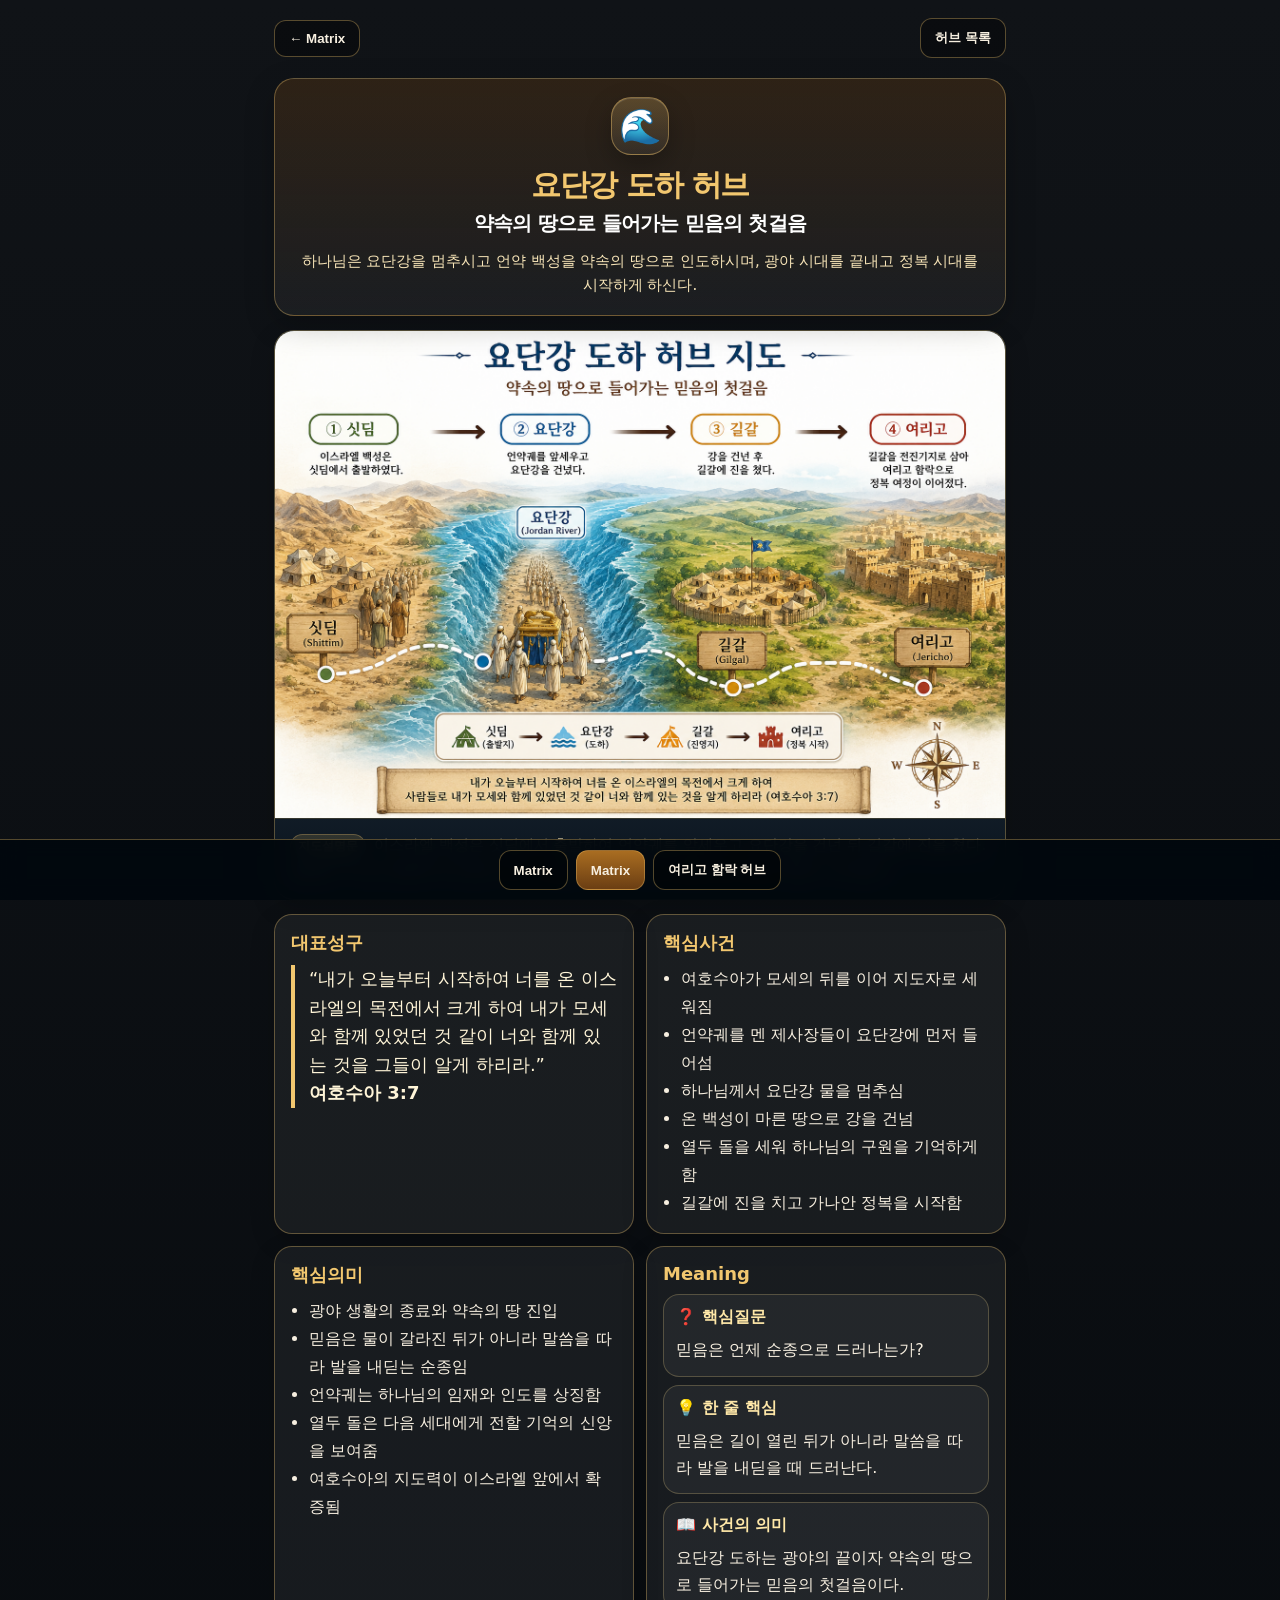
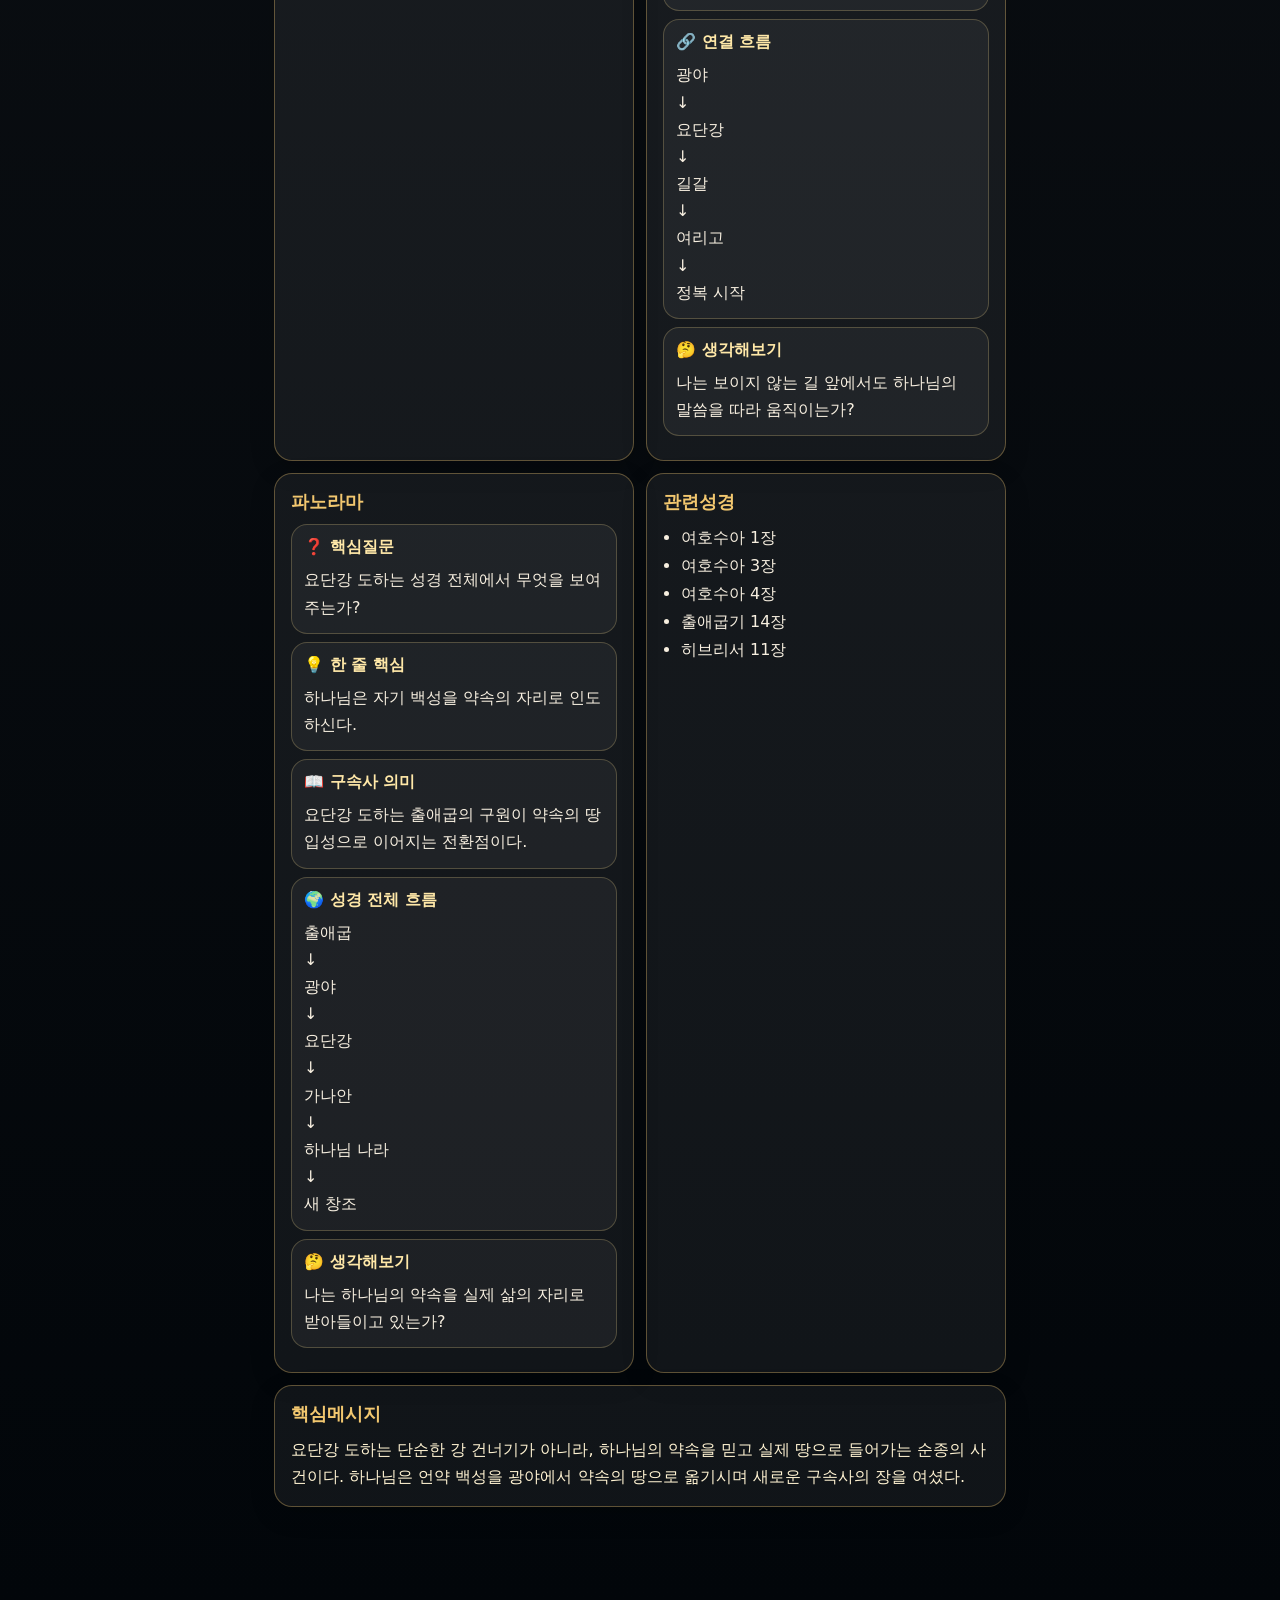
==== hubs/index.html @ 42412c88 "Add files via upload" ====
<!doctype html>
<html lang="ko">
<head>
<meta charset="utf-8"/>
<meta name="viewport" content="width=device-width,initial-scale=1,maximum-scale=1,user-scalable=no,viewport-fit=cover"/>
<title>정복시대 허브</title>
<link rel="stylesheet" href="style.css"/>
</head>
<body>
<div class="wrap">
  <header class="top">
    <button onclick="location.href='../index.html'">← Matrix</button>
    <button onclick="openList()">허브 목록</button>
  </header>

  <section class="head">
    <div class="hubSymbol" id="hubIcon"></div>
    <h1 id="title"></h1>
    <div class="sub" id="subtitle"></div>
    <div class="theme" id="theme"></div>
  </section>

  <section class="mapCard mapFirst">
    <img id="map" alt="허브 지도"/>
    <div class="mapText" id="mapText"></div>
  </section>

  <section class="grid">
    <article class="card"><h2>대표성구</h2><div class="verse" id="verse"></div></article>
    <article class="card"><h2>핵심사건</h2><ul id="events"></ul></article>
    <article class="card"><h2>핵심의미</h2><ul id="meaning"></ul></article>
    <article class="card"><h2>Meaning</h2><div id="connections" class="exploreGrid"></div></article>
    <article class="card"><h2>파노라마</h2><div id="integrated" class="exploreGrid"></div></article>
    <article class="card"><h2>관련성경</h2><ul id="refs"></ul></article>
    <article class="card message"><h2>핵심메시지</h2><p id="message"></p></article>
  </section>

  <section class="nextEraCard" id="nextEraCard" style="display:none">
    <div class="nextEraText">
      <strong id="nextEraTitle">다음 시대</strong>
      <span id="nextEraDesc"></span>
    </div>
    <button id="nextEraBtn">사사시대 매트릭스</button>
  </section>
</div>

<nav class="bottom">
  <button id="prevBtn">이전</button>
  <button id="matrixBtn" onclick="location.href='../index.html'">Matrix</button>
  <button id="nextBtn">다음</button>
</nav>

<div class="listModal" id="listModal" aria-modal="true" role="dialog">
  <div class="listPanel">
    <button class="listClose" onclick="closeList()">×</button>
    <h2>정복시대 허브 목록</h2>
    <div class="hubList" id="hubList"></div>
  </div>
</div>

<script src="js/app.js"></script>
</body>
</html>
---- hubs/style.css ----
:root{--gold:#f2c76f;--gold2:#ffe4a0;--line:rgba(242,199,111,.34);--bg:#071017}*{box-sizing:border-box;-webkit-tap-highlight-color:transparent}html,body{margin:0;min-height:100%;background:linear-gradient(#101317,#02060a);color:#f7efe0;font-family:system-ui,-apple-system,"Noto Sans KR","Apple SD Gothic Neo",sans-serif}body{padding-bottom:env(safe-area-inset-bottom)}.wrap{max-width:760px;margin:0 auto;padding:18px 14px 96px}.top{display:flex;justify-content:space-between;gap:10px;align-items:center}.top button,.bottom button{border:1px solid var(--line);background:rgba(0,0,0,.35);color:#f7efe0;padding:10px 14px;border-radius:12px;font-weight:900}.head{position:relative;text-align:center;margin:20px 0 14px;padding:18px;border:1px solid var(--line);border-radius:20px;background:linear-gradient(180deg,rgba(126,75,22,.28),rgba(255,255,255,.05));box-shadow:0 10px 30px rgba(0,0,0,.22)}.hubSymbol{width:58px;height:58px;margin:0 auto 10px;border-radius:20px;display:flex;align-items:center;justify-content:center;font-size:34px;background:linear-gradient(180deg,rgba(242,199,111,.23),rgba(255,255,255,.055));border:1px solid rgba(242,199,111,.42);box-shadow:0 10px 26px rgba(0,0,0,.26), inset 0 1px 0 rgba(255,255,255,.12)}h1{color:var(--gold);font-size:30px;margin:0 0 4px;letter-spacing:-.05em}.sub{color:#fff;font-size:20px;font-weight:850;margin-bottom:12px;letter-spacing:-.04em}.theme{color:#f8e5b8;line-height:1.6;font-size:15px;font-weight:400}.mapCard{border:1px solid var(--line);border-radius:20px;overflow:hidden;background:#08131e;margin:14px 0;box-shadow:0 8px 24px rgba(0,0,0,.18)}.mapCard img{width:100%;display:block;min-height:180px;object-fit:cover;background:#0b1720;border-bottom:1px solid rgba(242,199,111,.18)}.mapText{padding:14px 15px 16px;color:#f2dfb4;font-weight:400;line-height:1.62;font-size:15px;background:linear-gradient(180deg,rgba(255,255,255,.035),rgba(0,0,0,.08))}.mapText::before{content:'지도설명문';display:inline-block;margin-right:8px;padding:2px 7px;border-radius:999px;background:rgba(242,199,111,.15);border:1px solid rgba(242,199,111,.28);font-size:12px;color:#ffe3a4;font-weight:650}.grid{display:grid;grid-template-columns:1fr 1fr;gap:12px}.card{border:1px solid var(--line);background:rgba(255,255,255,.06);border-radius:18px;padding:16px;box-shadow:0 8px 24px rgba(0,0,0,.18)}.card h2{font-size:18px;color:var(--gold);margin:0 0 10px}.verse{font-size:18px;line-height:1.58;border-left:4px solid var(--gold);padding-left:14px;color:#fff5d8}ul{margin:0;padding-left:18px;line-height:1.75}.message{grid-column:1/-1}.message p{margin:0;line-height:1.7;color:#fff3d2}.nextEraCard{margin:14px 0 4px;border:1px solid rgba(242,199,111,.45);border-radius:20px;padding:16px;background:linear-gradient(180deg,rgba(169,109,33,.28),rgba(255,255,255,.06));box-shadow:0 10px 28px rgba(0,0,0,.22);display:flex;gap:12px;align-items:center;justify-content:space-between}.nextEraText{line-height:1.45;color:#f8e5b8}.nextEraText strong{display:block;color:var(--gold);font-size:18px;margin-bottom:4px}.nextEraText span{font-size:14px}.nextEraCard button{border:1px solid rgba(242,199,111,.5);background:linear-gradient(180deg,#b97925,#704216);color:#fff7df;border-radius:14px;padding:12px 14px;font-weight:950;white-space:nowrap}.bottom button.next-era{background:linear-gradient(180deg,#b97925,#704216);color:#fff7df}
.bottom{position:fixed;left:0;right:0;bottom:0;background:rgba(2,8,13,.94);backdrop-filter:blur(10px);border-top:1px solid var(--line);padding:10px calc(10px + env(safe-area-inset-right)) calc(10px + env(safe-area-inset-bottom)) calc(10px + env(safe-area-inset-left));display:flex;gap:8px;justify-content:center;z-index:20}.bottom button:nth-child(2){background:linear-gradient(180deg,#a96d21,#6b3e13)}.listModal{position:fixed;inset:0;background:rgba(0,0,0,.58);display:none;align-items:flex-end;justify-content:center;z-index:50;padding:0 10px calc(86px + env(safe-area-inset-bottom));}.listModal.show{display:flex}.listPanel{width:100%;max-width:760px;background:linear-gradient(180deg,rgba(21,25,30,.98),rgba(5,9,13,.98));border:1px solid var(--line);border-radius:22px;padding:18px;box-shadow:0 -22px 50px rgba(0,0,0,.5);position:relative}.listPanel h2{margin:0 44px 14px 0;color:var(--gold);font-size:22px}.listClose{position:absolute;right:14px;top:12px;width:34px;height:34px;border-radius:50%;border:1px solid var(--line);background:rgba(255,255,255,.08);color:#fff;font-size:22px}.hubList{display:grid;gap:8px}.hubItem{width:100%;text-align:left;border:1px solid rgba(242,199,111,.28);background:rgba(255,255,255,.06);color:#f7efe0;border-radius:14px;padding:12px 14px;font-weight:900;display:flex;align-items:center;gap:11px}.hubItemIcon{width:38px;height:38px;flex:0 0 38px;border-radius:13px;display:flex;align-items:center;justify-content:center;font-size:22px;background:rgba(242,199,111,.12);border:1px solid rgba(242,199,111,.27)}.hubItemText{display:block;line-height:1.22}.hubItemText small{display:block;color:#f4d28b;font-weight:700;margin-top:3px}@media(max-width:720px){.nextEraCard{flex-direction:column;align-items:stretch;text-align:center}.nextEraCard button{width:100%;font-size:16px}.grid{grid-template-columns:1fr}h1{font-size:26px}.sub{font-size:18px}.wrap{padding-left:12px;padding-right:12px}}@media(max-width:430px){.hubSymbol{width:52px;height:52px;font-size:31px;border-radius:18px}.hubItemIcon{width:34px;height:34px;flex-basis:34px;font-size:20px}.verse{font-size:17px}}

.exploreCard{border:1px solid rgba(247,216,137,.24);border-radius:16px;padding:12px;margin:8px 0;background:rgba(255,255,255,.05)}
.exploreCard b{display:block;color:#ffe8a8;margin-bottom:8px;font-size:16px}
.exploreCard p{margin:0;line-height:1.7}
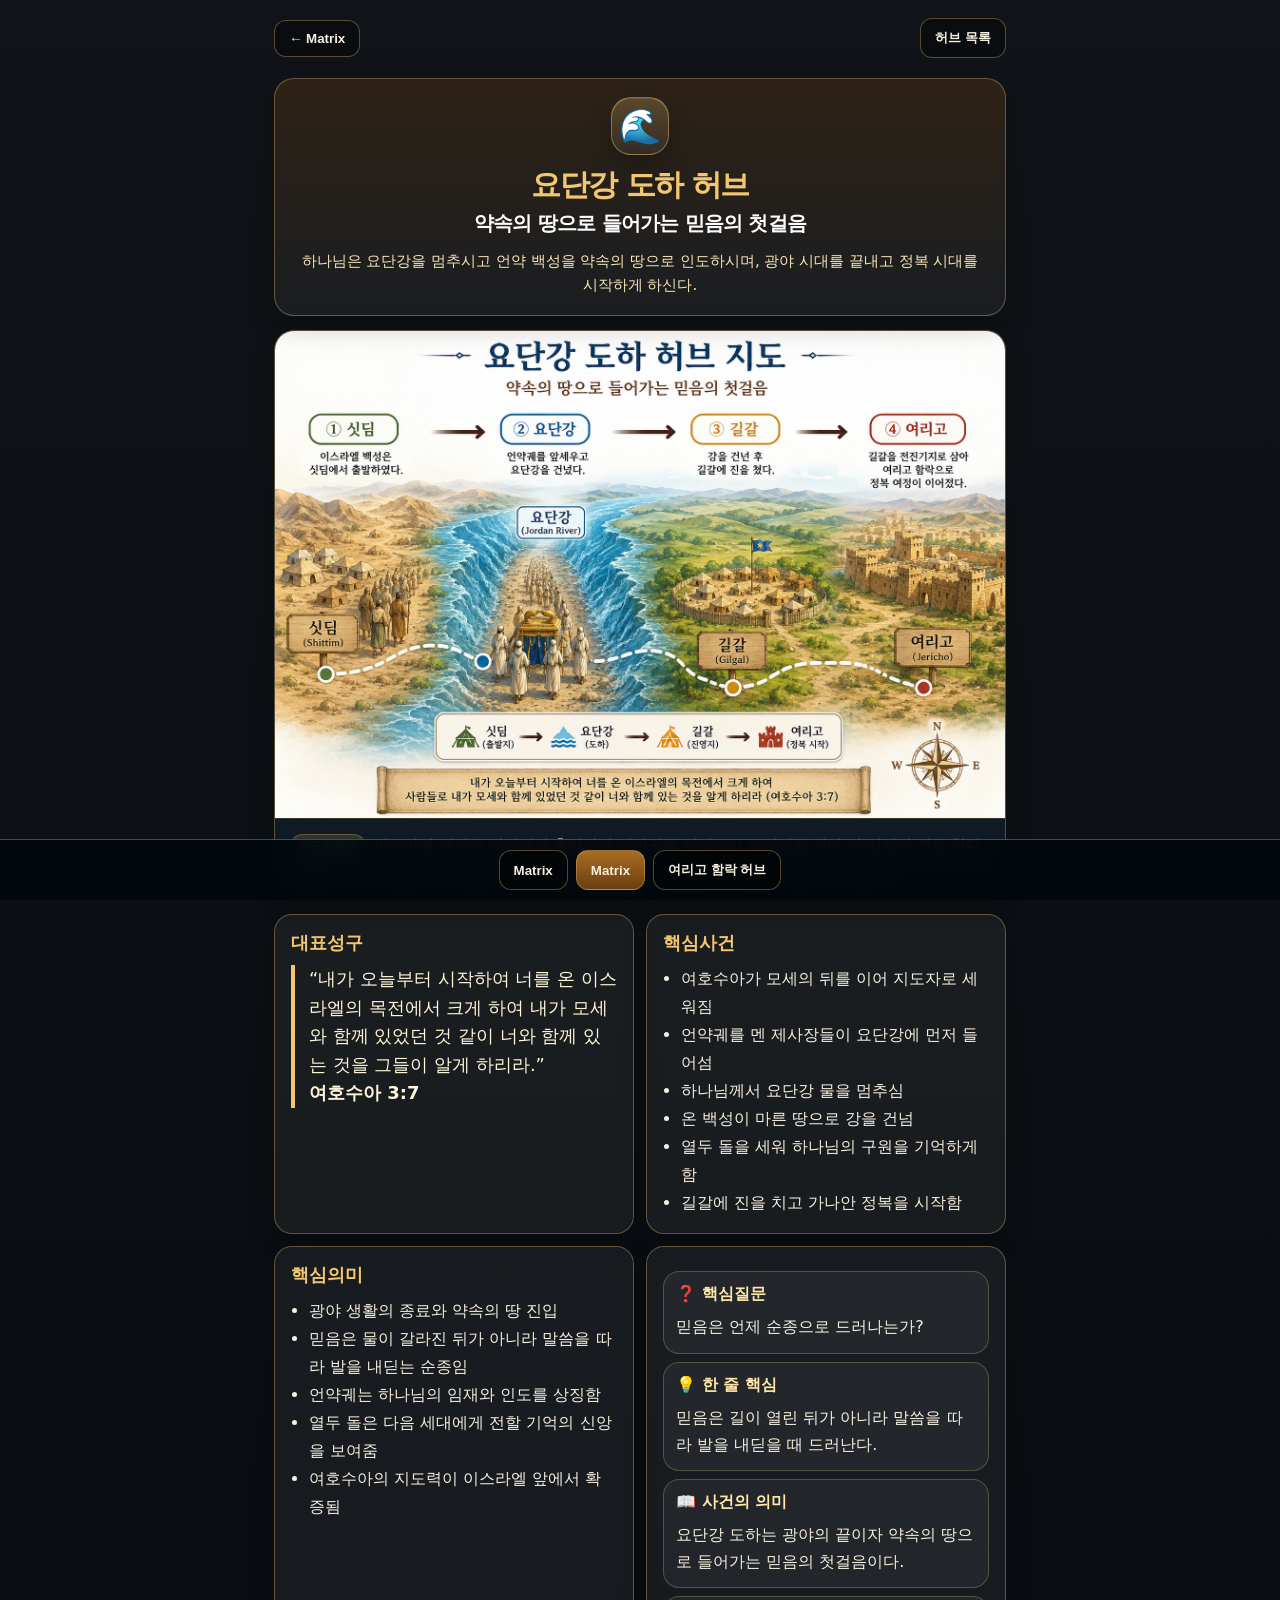
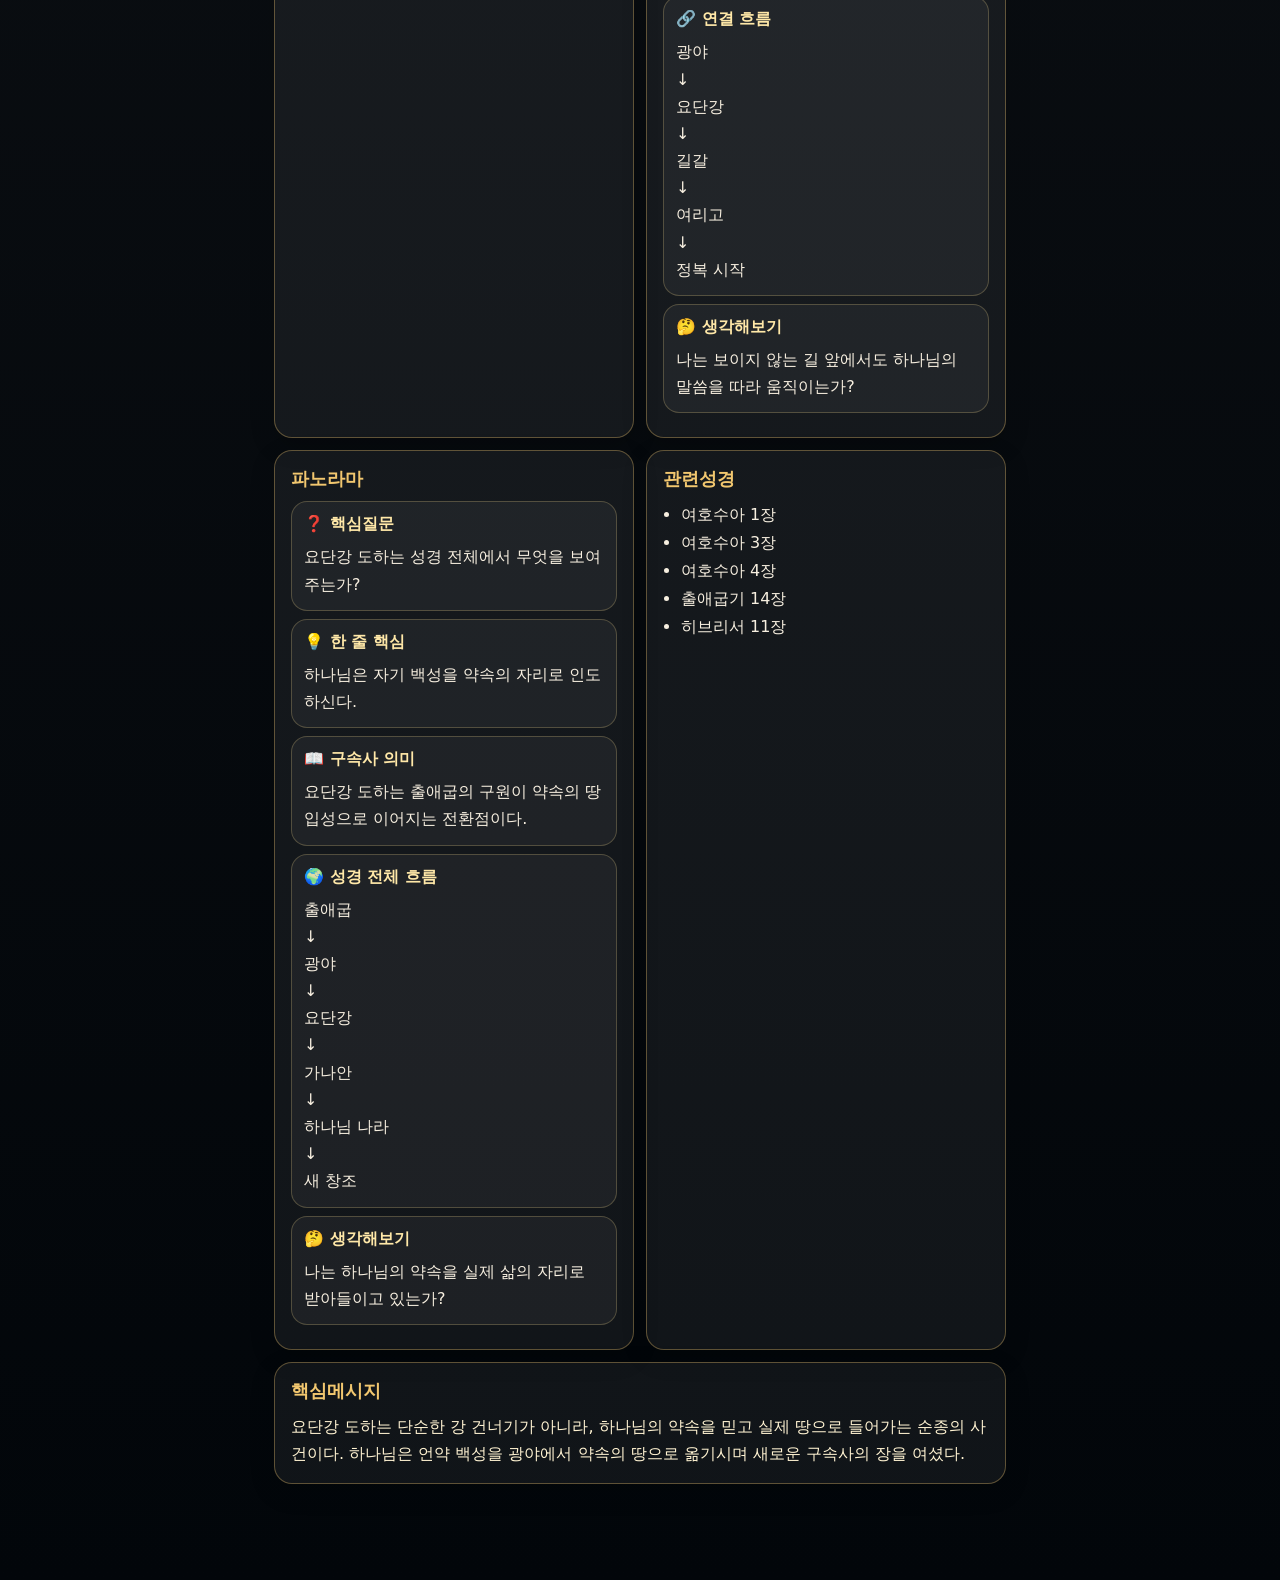
==== commit 39f2fa3b: "Add files via upload" ====
--- a/hubs/index.html
+++ b/hubs/index.html
@@ -5,6 +5,14 @@
 <meta name="viewport" content="width=device-width,initial-scale=1,maximum-scale=1,user-scalable=no,viewport-fit=cover"/>
 <title>정복시대 허브</title>
 <link rel="stylesheet" href="style.css"/>
+
+<style id="cen-hash-scroll-margin-fix">
+#connections,
+#integration{
+  scroll-margin-top:90px;
+}
+</style>
+
 </head>
 <body>
 <div class="wrap">
@@ -29,7 +37,7 @@
     <article class="card"><h2>대표성구</h2><div class="verse" id="verse"></div></article>
     <article class="card"><h2>핵심사건</h2><ul id="events"></ul></article>
     <article class="card"><h2>핵심의미</h2><ul id="meaning"></ul></article>
-    <article class="card"><h2>Meaning</h2><div id="connections" class="exploreGrid"></div></article>
+    <article class="card" id="connections"><h2>Meaning</h2><div id="connectionsList" class="exploreGrid"></div></article>
     <article class="card"><h2>파노라마</h2><div id="integrated" class="exploreGrid"></div></article>
     <article class="card"><h2>관련성경</h2><ul id="refs"></ul></article>
     <article class="card message"><h2>핵심메시지</h2><p id="message"></p></article>
@@ -59,5 +67,23 @@
 </div>
 
 <script src="js/app.js"></script>
+
+<script id="cen-hash-scroll-after-render-fix">
+(function(){
+  function scrollHash(){
+    if(!location.hash) return;
+    var id = location.hash.replace('#','');
+    var el = document.getElementById(id);
+    if(!el) return;
+    setTimeout(function(){
+      el.scrollIntoView({block:'start'});
+      window.scrollBy(0,-90);
+    },180);
+  }
+  window.addEventListener('load', scrollHash);
+  window.addEventListener('hashchange', scrollHash);
+})();
+</script>
+
 </body>
 </html>
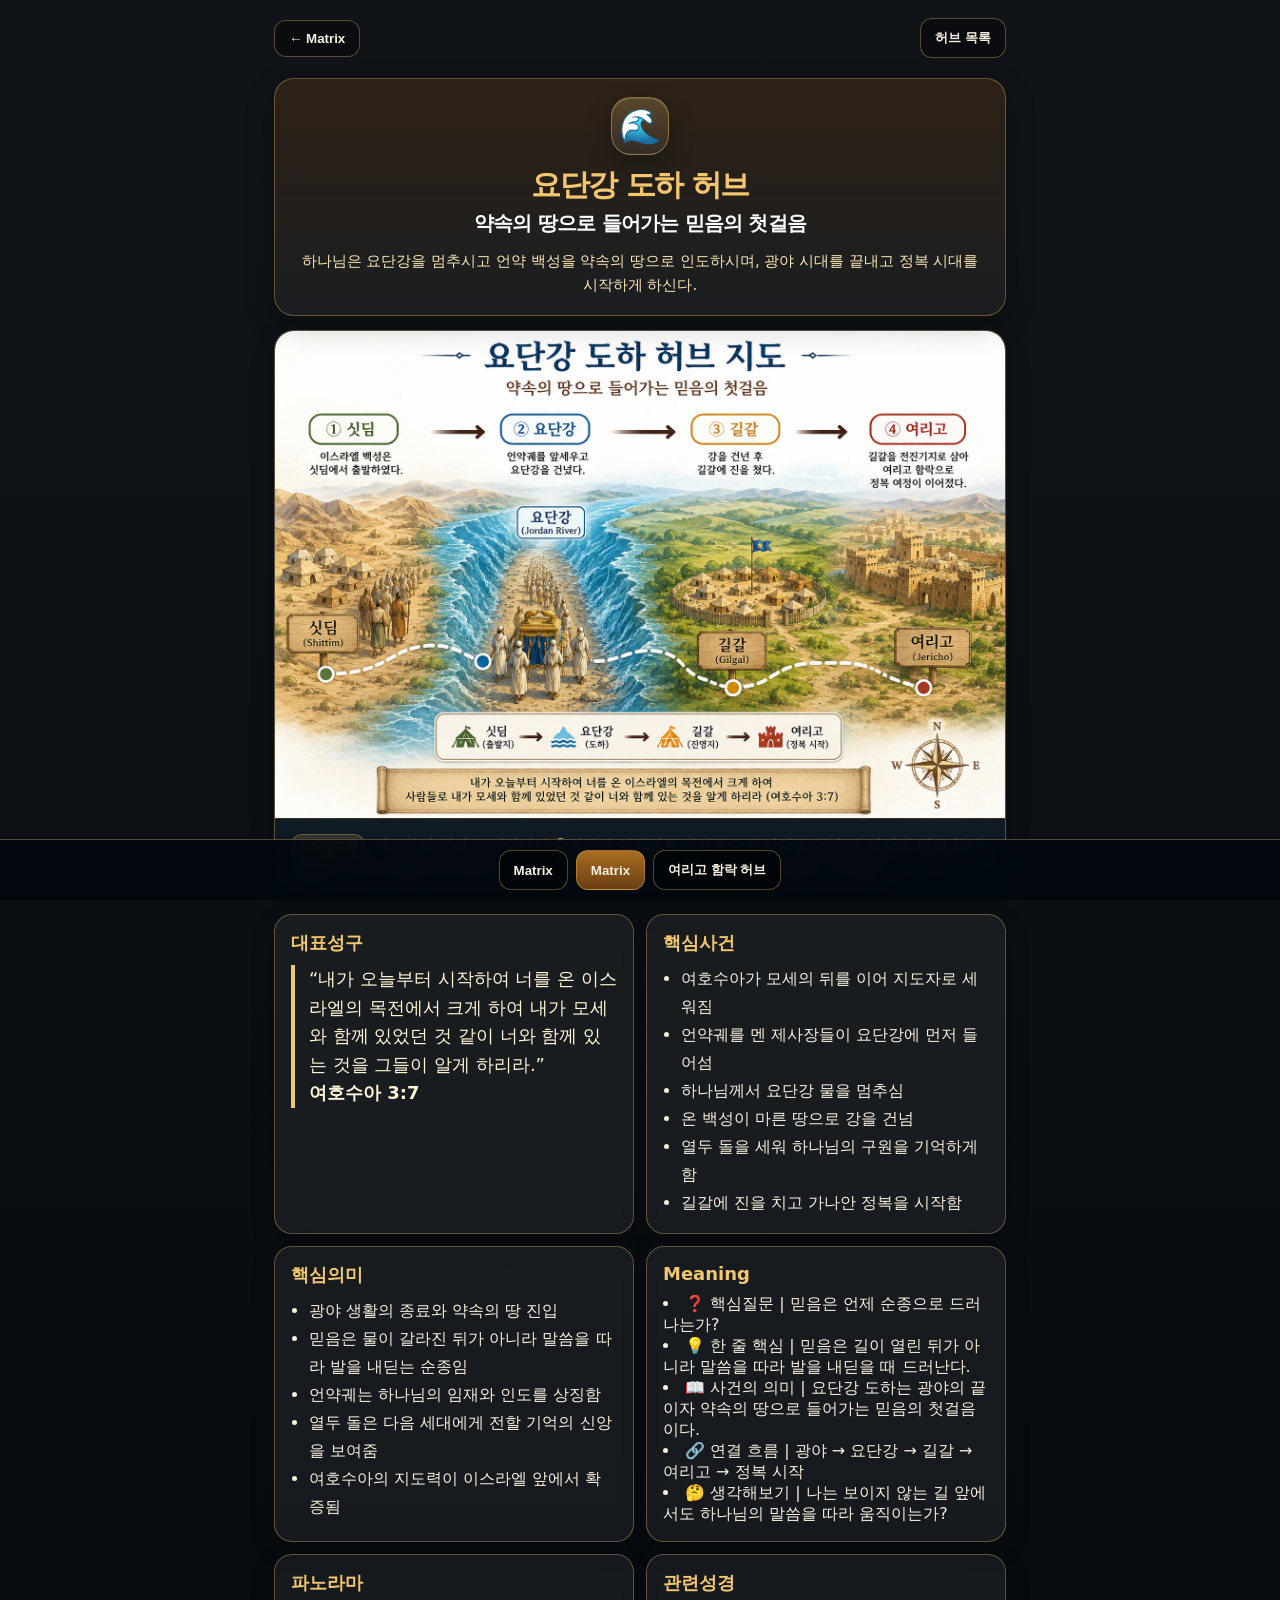
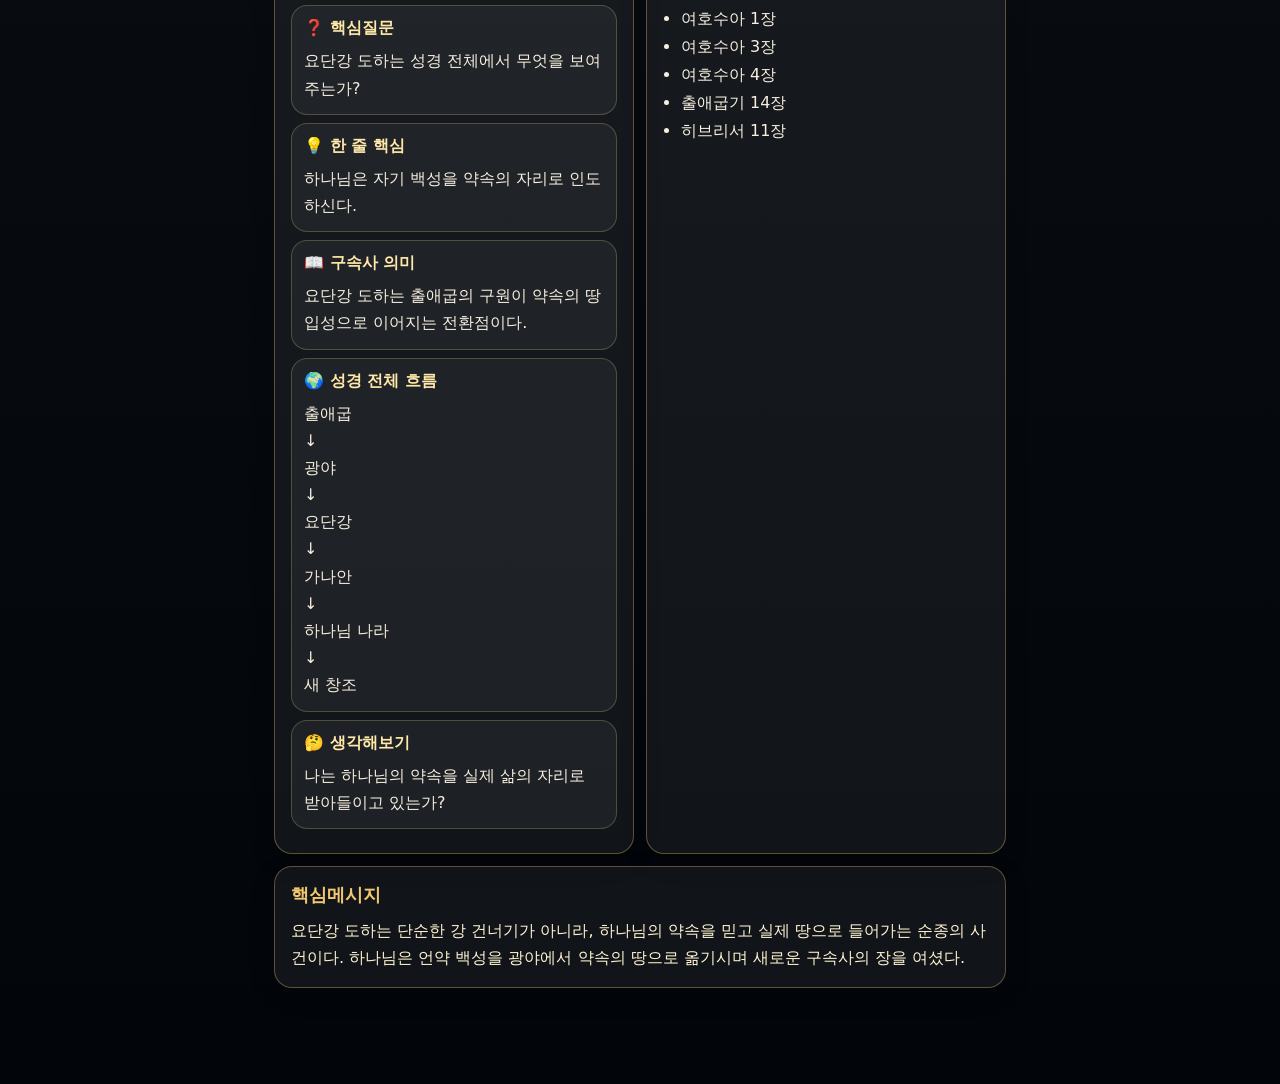
==== commit 210b11f7: "Add files via upload" ====
--- a/hubs/index.html
+++ b/hubs/index.html
@@ -9,7 +9,7 @@
 <style id="cen-hash-scroll-margin-fix">
 #connections,
 #integration{
-  scroll-margin-top:90px;
+  scroll-margin-top:120px;
 }
 </style>
 
@@ -38,7 +38,7 @@
     <article class="card"><h2>핵심사건</h2><ul id="events"></ul></article>
     <article class="card"><h2>핵심의미</h2><ul id="meaning"></ul></article>
     <article class="card" id="connections"><h2>Meaning</h2><div id="connectionsList" class="exploreGrid"></div></article>
-    <article class="card"><h2>파노라마</h2><div id="integrated" class="exploreGrid"></div></article>
+    <article class="card" id="integration"><h2>파노라마</h2><div id="integrated" class="exploreGrid"></div></article>
     <article class="card"><h2>관련성경</h2><ul id="refs"></ul></article>
     <article class="card message"><h2>핵심메시지</h2><p id="message"></p></article>
   </section>
@@ -67,23 +67,5 @@
 </div>
 
 <script src="js/app.js"></script>
-
-<script id="cen-hash-scroll-after-render-fix">
-(function(){
-  function scrollHash(){
-    if(!location.hash) return;
-    var id = location.hash.replace('#','');
-    var el = document.getElementById(id);
-    if(!el) return;
-    setTimeout(function(){
-      el.scrollIntoView({block:'start'});
-      window.scrollBy(0,-90);
-    },180);
-  }
-  window.addEventListener('load', scrollHash);
-  window.addEventListener('hashchange', scrollHash);
-})();
-</script>
-
 </body>
 </html>
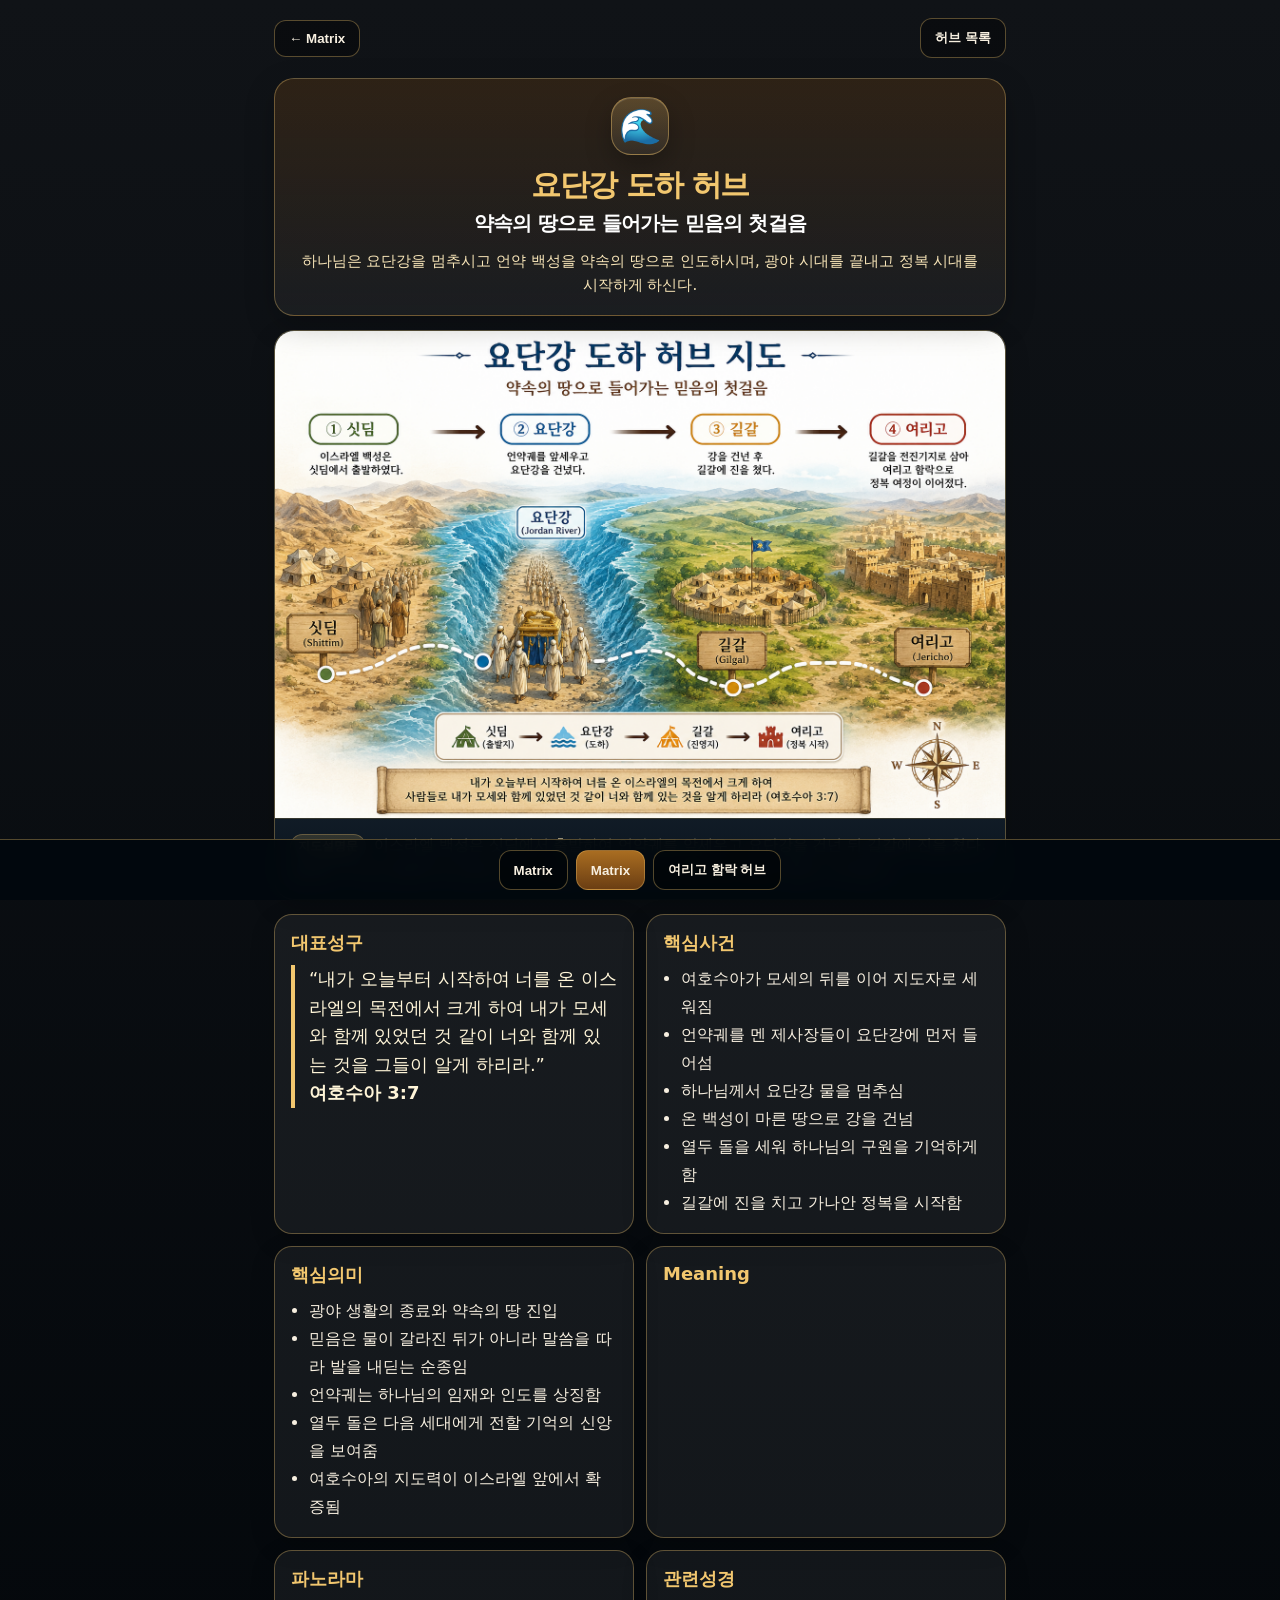
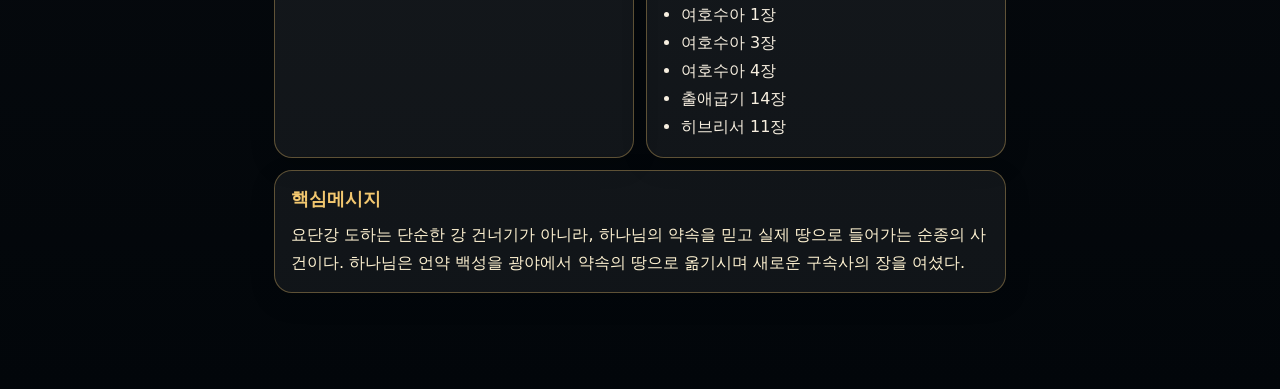
==== commit 1823b1e0: "Add files via upload" ====
--- a/hubs/index.html
+++ b/hubs/index.html
@@ -6,12 +6,43 @@
 <title>정복시대 허브</title>
 <link rel="stylesheet" href="style.css"/>
 
-<style id="cen-hash-scroll-margin-fix">
+<style id="cen-m04-anchor-force-css">
 #connections,
 #integration{
-  scroll-margin-top:120px;
+  scroll-margin-top:110px !important;
 }
 </style>
+<script id="cen-m04-anchor-force-scroll">
+(function(){
+  function targetId(){
+    const p = new URLSearchParams(location.search);
+    const s = p.get('scrollTo') || p.get('view');
+    if(s === 'meaning') return 'connections';
+    if(s === 'panorama') return 'integration';
+    if(location.hash === '#connections') return 'connections';
+    if(location.hash === '#integration') return 'integration';
+    return '';
+  }
+  function forceScroll(){
+    const id = targetId();
+    if(!id) return false;
+    const el = document.getElementById(id);
+    if(!el) return false;
+    el.scrollIntoView({block:'start'});
+    window.scrollBy(0, -110);
+    return true;
+  }
+  let count = 0;
+  function tick(){
+    count++;
+    forceScroll();
+    if(count < 18) setTimeout(tick, 150);
+  }
+  window.addEventListener('DOMContentLoaded', function(){ setTimeout(tick, 50); });
+  window.addEventListener('load', function(){ setTimeout(tick, 100); });
+  window.addEventListener('hashchange', tick);
+})();
+</script>
 
 </head>
 <body>
@@ -37,8 +68,8 @@
     <article class="card"><h2>대표성구</h2><div class="verse" id="verse"></div></article>
     <article class="card"><h2>핵심사건</h2><ul id="events"></ul></article>
     <article class="card"><h2>핵심의미</h2><ul id="meaning"></ul></article>
-    <article class="card" id="connections"><h2>Meaning</h2><div id="connectionsList" class="exploreGrid"></div></article>
-    <article class="card" id="integration"><h2>파노라마</h2><div id="integrated" class="exploreGrid"></div></article>
+    <article class="card cen-anchor-target" id="connections" data-anchor="meaning"><h2>Meaning</h2><div id="connectionsContent" class="exploreGrid"></div></article>
+    <article class="card cen-anchor-target" id="integration" data-anchor="panorama"><h2>파노라마</h2><div id="integratedContent" class="exploreGrid"></div></article>
     <article class="card"><h2>관련성경</h2><ul id="refs"></ul></article>
     <article class="card message"><h2>핵심메시지</h2><p id="message"></p></article>
   </section>
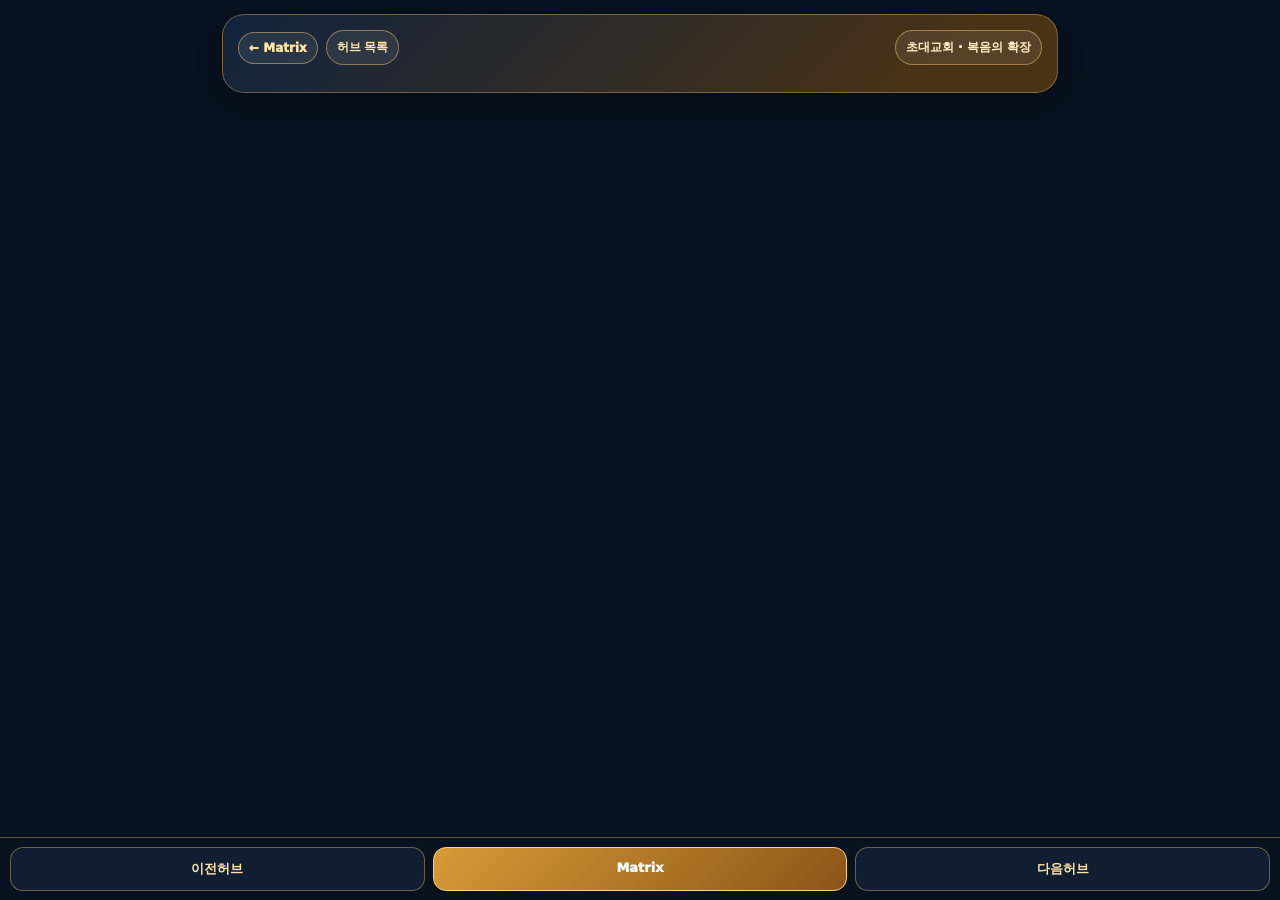
==== commit c385eca5: "Add files via upload" ====
--- a/hubs/index.html
+++ b/hubs/index.html
@@ -1,102 +1,50 @@
 <!doctype html>
 <html lang="ko">
 <head>
-<meta charset="utf-8"/>
-<meta name="viewport" content="width=device-width,initial-scale=1,maximum-scale=1,user-scalable=no,viewport-fit=cover"/>
-<title>정복시대 허브</title>
-<link rel="stylesheet" href="style.css"/>
+<meta charset="utf-8" />
+<meta name="viewport" content="width=device-width, initial-scale=1, viewport-fit=cover" />
+<title>초대교회 허브</title>
+<meta name="theme-color" content="#08121f" />
+<style>
+*{box-sizing:border-box}html,body{margin:0;padding:0}body{min-height:100vh;background:#07111f;color:#f7f2df;font-family:system-ui,-apple-system,BlinkMacSystemFont,"Segoe UI",sans-serif}.page{max-width:860px;margin:0 auto;padding:14px 12px 96px}.top{background:linear-gradient(135deg,#10233d,#4a3215 85%);border:1px solid rgba(255,207,117,.35);border-radius:22px;padding:15px;box-shadow:0 10px 26px rgba(0,0,0,.28)}.topbar{display:flex;gap:8px;align-items:center;flex-wrap:wrap;margin-bottom:12px}.backBtn,.listBtn,.pill{border:1px solid rgba(255,207,117,.45);background:rgba(255,255,255,.08);color:#ffe5a7;border-radius:999px;padding:8px 10px;font-size:12px;font-weight:950;text-decoration:none}.listBtn{cursor:pointer}.pill{margin-left:auto;color:#fff1c7}.kicker{font-size:12px;font-weight:950;color:#f7c45e;margin-bottom:6px}.top h1{margin:0;font-size:31px;line-height:1.1;color:#fff7db}.top p{margin:8px 0 0;font-size:17px;line-height:1.5;color:#f5e2bd}.tags{display:flex;gap:6px;flex-wrap:wrap;margin-top:10px}.tags span{border:1px solid rgba(255,207,117,.35);background:rgba(255,255,255,.1);border-radius:999px;padding:5px 8px;font-size:13px;font-weight:900;color:#ffeab9}.tabs{display:flex;gap:7px;overflow-x:auto;padding:12px 0 4px}.tab{flex:0 0 auto;border:1px solid rgba(255,207,117,.45);background:#101c2f;color:#ffe5a7;border-radius:999px;padding:9px 13px;font-size:13px;font-weight:950;text-decoration:none}.tab.active{background:linear-gradient(135deg,#d79b36,#8b5418);color:#fff;border-color:#ffd479}.card{background:linear-gradient(180deg,#101c2f,#0b1627);border:1px solid rgba(255,207,117,.28);border-radius:18px;padding:15px;margin:12px 0;box-shadow:0 5px 18px rgba(0,0,0,.22)}.sectionTitle{font-size:18px;font-weight:950;color:#ffe0a0;border-left:6px solid #d79b36;padding-left:8px;margin:0 0 12px}.summaryGrid{display:grid;grid-template-columns:repeat(2,minmax(0,1fr));gap:9px}.mini{border:1px solid rgba(255,207,117,.24);background:rgba(255,255,255,.05);border-radius:14px;padding:11px}.mini b{display:block;font-size:15px;color:#f7c45e;margin-bottom:4px}.mini span{display:block;font-size:16px;font-weight:900;line-height:1.35;color:#fff4d6}.overview{font-size:16px;line-height:1.9;color:#ead9bc;font-weight:700}.flow{display:grid;grid-template-columns:repeat(4,minmax(0,1fr));gap:8px}.node{min-height:88px;border:1px solid rgba(255,207,117,.24);background:rgba(255,255,255,.05);border-radius:16px;padding:10px 8px;text-align:center;position:relative}.node:not(:last-child)::after{content:"→";position:absolute;right:-10px;top:34px;color:#f7c45e;font-weight:950}.ico{font-size:28px}.node b{display:block;font-size:15px;color:#fff7dc;margin-top:3px}.node small{display:block;font-size:13px;color:#d7c29c;margin-top:4px;line-height:1.35}.mapWrap{border:1px solid rgba(255,207,117,.24);border-radius:18px;overflow:hidden;background:#07111f}.mapWrap img{display:block;width:100%;height:auto;background:#07111f}.caption{padding:12px 14px;font-size:15px;line-height:1.55;color:#e4d0ad;background:rgba(255,255,255,.04)}.verseCard{display:grid;gap:9px}.verse{background:rgba(255,255,255,.05);border:1px solid rgba(255,207,117,.24);border-radius:15px;padding:12px}.verse b{display:block;color:#f7c45e;font-size:15px;margin-bottom:6px}.verse p{margin:0;font-size:16px;line-height:1.65;font-weight:800;color:#fff2cf}.listFlow{display:grid;gap:8px}.step{background:rgba(255,255,255,.05);border:1px solid rgba(255,207,117,.24);border-radius:14px;padding:13px;font-size:16px;font-weight:850;color:#fff1cf;line-height:1.45}.peopleGrid,.infoGrid{display:grid;grid-template-columns:repeat(2,minmax(0,1fr));gap:9px}.person,.info{background:rgba(255,255,255,.05);border:1px solid rgba(255,207,117,.24);border-radius:14px;padding:11px}.person .role{display:inline-block;background:rgba(247,196,94,.16);color:#ffd479;border-radius:999px;padding:4px 8px;font-size:11px;font-weight:950;margin-bottom:6px}.person b,.info b{display:block;font-size:16px;color:#fff7dc}.person p,.info p{font-size:15px;color:#d7c29c;line-height:1.45;margin:5px 0 0}.messageBox{background:linear-gradient(135deg,#2b1a10,#a26121);color:#fff;border-radius:18px;padding:17px;border:1px solid #ffd479;box-shadow:0 8px 22px rgba(0,0,0,.25)}.messageBox b{display:block;color:#ffe7ad;margin-bottom:8px}.messageBox p{margin:0;font-size:18px;line-height:1.65;font-weight:950}.drawer{position:fixed;inset:0;background:rgba(0,0,0,.55);display:none;align-items:center;justify-content:center;z-index:1000;padding:18px}.drawer.show{display:flex}.drawerCard{width:min(430px,100%);background:#0f1b2e;border:1px solid rgba(255,207,117,.45);border-radius:18px;padding:15px;box-shadow:0 10px 30px rgba(0,0,0,.4)}.drawerHead{display:flex;align-items:center;justify-content:space-between;margin-bottom:10px}.drawerHead b{font-size:18px;color:#ffe0a0}.drawerClose{border:0;background:#a26121;color:white;border-radius:10px;padding:8px 10px;font-weight:950}.hubList{display:grid;gap:8px}.hubItem{display:block;text-decoration:none;border:1px solid rgba(255,207,117,.24);background:rgba(255,255,255,.05);border-radius:14px;padding:12px;color:#fff7dc}.hubItem b{display:block;font-size:14px}.hubItem span{display:block;margin-top:4px;font-size:12px;color:#d7c29c;line-height:1.35}.hubItem.active{background:linear-gradient(135deg,#d79b36,#8b5418);color:#fff;border-color:#ffd479}.bottom{position:fixed;left:0;right:0;bottom:0;background:#08121f;border-top:1px solid rgba(255,207,117,.35);display:grid;grid-template-columns:1fr 1fr 1fr;gap:8px;padding:9px 10px;z-index:60}.bottom a,.bottom button{text-align:center;text-decoration:none;border:1px solid rgba(255,207,117,.38);background:#111d30;border-radius:13px;padding:12px 4px;font-size:13px;font-weight:950;color:#ffe5a7}.bottom .main{background:linear-gradient(135deg,#d79b36,#8b5418);color:#fff;border-color:#ffd479}@media(max-width:560px){.summaryGrid,.peopleGrid,.infoGrid{grid-template-columns:1fr}.flow{grid-template-columns:repeat(2,minmax(0,1fr))}.node:nth-child(2)::after,.node:nth-child(4)::after{display:none}.top h1{font-size:24px}.pill{margin-left:0}}
+
+.info p{white-space:pre-line;line-height:1.75}.info b{line-height:1.35}
+</style>
 
 <style id="cen-m04-anchor-force-css">
 #connections,
 #integration{
-  scroll-margin-top:110px !important;
+  scroll-margin-top:0px !important;
 }
 </style>
-<script id="cen-m04-anchor-force-scroll">
-(function(){
-  function targetId(){
-    const p = new URLSearchParams(location.search);
-    const s = p.get('scrollTo') || p.get('view');
-    if(s === 'meaning') return 'connections';
-    if(s === 'panorama') return 'integration';
-    if(location.hash === '#connections') return 'connections';
-    if(location.hash === '#integration') return 'integration';
-    return '';
-  }
-  function forceScroll(){
-    const id = targetId();
-    if(!id) return false;
-    const el = document.getElementById(id);
-    if(!el) return false;
-    el.scrollIntoView({block:'start'});
-    window.scrollBy(0, -110);
-    return true;
-  }
-  let count = 0;
-  function tick(){
-    count++;
-    forceScroll();
-    if(count < 18) setTimeout(tick, 150);
-  }
-  window.addEventListener('DOMContentLoaded', function(){ setTimeout(tick, 50); });
-  window.addEventListener('load', function(){ setTimeout(tick, 100); });
-  window.addEventListener('hashchange', tick);
-})();
-</script>
-
 </head>
 <body>
-<div class="wrap">
-  <header class="top">
-    <button onclick="location.href='../index.html'">← Matrix</button>
-    <button onclick="openList()">허브 목록</button>
-  </header>
-
-  <section class="head">
-    <div class="hubSymbol" id="hubIcon"></div>
-    <h1 id="title"></h1>
-    <div class="sub" id="subtitle"></div>
-    <div class="theme" id="theme"></div>
+<div class="page">
+  <section class="top">
+    <div class="topbar"><a class="backBtn" href="../index.html">← Matrix</a><button class="listBtn" id="hubListBtn" type="button">허브 목록</button><span class="pill">초대교회 · 복음의 확장</span></div>
+    <div class="kicker" id="kicker"></div><h1 id="title"></h1><p id="subtitle"></p><div class="tags" id="tags"></div>
   </section>
-
-  <section class="mapCard mapFirst">
-    <img id="map" alt="허브 지도"/>
-    <div class="mapText" id="mapText"></div>
-  </section>
-
-  <section class="grid">
-    <article class="card"><h2>대표성구</h2><div class="verse" id="verse"></div></article>
-    <article class="card"><h2>핵심사건</h2><ul id="events"></ul></article>
-    <article class="card"><h2>핵심의미</h2><ul id="meaning"></ul></article>
-    <article class="card cen-anchor-target" id="connections" data-anchor="meaning"><h2>Meaning</h2><div id="connectionsContent" class="exploreGrid"></div></article>
-    <article class="card cen-anchor-target" id="integration" data-anchor="panorama"><h2>파노라마</h2><div id="integratedContent" class="exploreGrid"></div></article>
-    <article class="card"><h2>관련성경</h2><ul id="refs"></ul></article>
-    <article class="card message"><h2>핵심메시지</h2><p id="message"></p></article>
-  </section>
-
-  <section class="nextEraCard" id="nextEraCard" style="display:none">
-    <div class="nextEraText">
-      <strong id="nextEraTitle">다음 시대</strong>
-      <span id="nextEraDesc"></span>
-    </div>
-    <button id="nextEraBtn">사사시대 매트릭스</button>
-  </section>
+  <nav class="tabs" id="tabs"></nav><main id="content"></main>
 </div>
-
-<nav class="bottom">
-  <button id="prevBtn">이전</button>
-  <button id="matrixBtn" onclick="location.href='../index.html'">Matrix</button>
-  <button id="nextBtn">다음</button>
-</nav>
-
-<div class="listModal" id="listModal" aria-modal="true" role="dialog">
-  <div class="listPanel">
-    <button class="listClose" onclick="closeList()">×</button>
-    <h2>정복시대 허브 목록</h2>
-    <div class="hubList" id="hubList"></div>
-  </div>
-</div>
-
-<script src="js/app.js"></script>
-</body>
-</html>
+<nav class="bottom"><a id="prevBottom" href="#">이전허브</a><a class="main" href="../index.html">Matrix</a><a id="nextBottom" href="#">다음허브</a></nav>
+<div class="drawer" id="drawer"><div class="drawerCard"><div class="drawerHead"><b>초대교회 허브 목록</b><button class="drawerClose" id="drawerClose">닫기</button></div><div class="hubList" id="hubList"></div></div></div>
+<script>
+const $=id=>document.getElementById(id);let HUBS=[];let slug=new URLSearchParams(location.search).get('hub');
+function esc(s){return String(s??'')}function hrefFor(h,dir){if(!h)return '../index.html';if(dir==='prev')return h.prev?`?hub=${h.prev}`:'../index.html';if(dir==='next')return h.next?`?hub=${h.next}`:'https://centiger.github.io/CEN-Bible2.0/?stagehub=1';}
+function labelFor(h,dir){if(dir==='prev')return h.prev?'이전허브':'Matrix';if(dir==='next')return h.next?'다음허브':'시대탐험'}
+function nodes(items){return (items||[]).map(i=>`<div class="node"><div class="ico">${esc(i.icon)}</div><b>${esc(i.title)}</b><small>${esc(i.text)}</small></div>`).join('')}
+function renderCards(title,items){if(!items||!items.length)return '';const sid=title==='연결탐험'?'connections':(title==='통합탐험'?'integration':'');return `<section class="card" ${sid?`id="${sid}"`:''}><h2 class="sectionTitle">${title}</h2><div class="infoGrid">${items.map(x=>`<div class="info"><b>${esc(x.title)}</b><p>${esc(x.text)}</p></div>`).join('')}</div></section>`}
+function renderList(title,items){if(!items||!items.length)return '';return `<section class="card"><h2 class="sectionTitle">${title}</h2><div class="listFlow">${items.map(x=>`<div class="step">${esc(x)}</div>`).join('')}</div></section>`}
+function renderVerse(items){if(!items||!items.length)return '';return `<section class="card"><h2 class="sectionTitle">대표성구</h2><div class="verseCard">${items.map(v=>`<div class="verse"><b>${esc(v.ref)}</b><p>${esc(v.text)}</p></div>`).join('')}</div></section>`}
+function renderPeople(items){if(!items||!items.length)return '';return `<section class="card"><h2 class="sectionTitle">핵심인물</h2><div class="peopleGrid">${items.map(p=>`<div class="person"><span class="role">${esc(p.role)}</span><b>${esc(p.name)}</b><p>${esc(p.text)}</p></div>`).join('')}</div></section>`}
+function renderBible(items){if(!items||!items.length)return '';return `<section class="card"><h2 class="sectionTitle">관련성경</h2><div class="listFlow">${items.map(x=>`<div class="step">${esc(x)}</div>`).join('')}</div></section>`}
+function renderMessage(msg){if(!msg)return '';return `<section class="messageBox"><b>핵심메시지</b><p>${esc(msg)}</p></section>`}
+function renderTabs(){ $('tabs').innerHTML=HUBS.map(h=>`<a class="tab ${h.id===slug?'active':''}" href="?hub=${h.id}">${esc(h.title.replace(' 허브',''))}</a>`).join('') }
+function renderHubList(){ $('hubList').innerHTML=HUBS.map((h,i)=>`<a class="hubItem ${h.id===slug?'active':''}" href="?hub=${h.id}"><b>${i+1}. ${esc(h.title)}</b><span>${esc(h.theme)}</span></a>`).join('') }
+function renderHeader(h){$('kicker').textContent=`${h.icon} ${h.period}`;$('title').textContent=h.title;$('subtitle').textContent=h.theme;$('tags').innerHTML=(h.summary||[]).map(t=>`<span>${esc(t[0])}: ${esc(t[1])}</span>`).join('')}
+function renderHub(h){return `<section class="card"><h2 class="sectionTitle">핵심요약</h2><div class="summaryGrid">${(h.summary||[]).map(x=>`<div class="mini"><b>${esc(x[0])}</b><span>${esc(x[1])}</span></div>`).join('')}</div></section><section class="card"><h2 class="sectionTitle">개요</h2><div class="overview">${esc(h.overview)}</div></section><section class="card"><h2 class="sectionTitle">핵심흐름</h2><div class="flow">${nodes(h.flow||[])}</div></section><section class="card"><h2 class="sectionTitle">허브지도</h2><div class="mapWrap"><img src="${esc(h.map)}" alt="${esc(h.title)} 지도"><div class="caption">${esc(h.mapCaption)}</div></div></section>${renderVerse(h.verse)}${renderList('핵심사건',h.events)}${renderPeople(h.people)}${renderCards('연결탐험',h.connections)}${renderCards('통합탐험',h.integration)}${renderBible(h.bible)}${renderMessage(h.message)}`}
+function render(){const h=HUBS.find(x=>x.id===slug)||HUBS[0];slug=h.id;renderTabs();renderHeader(h);renderHubList();$('content').innerHTML=renderHub(h);$('prevBottom').href=hrefFor(h,'prev');$('prevBottom').textContent=labelFor(h,'prev');$('nextBottom').href=hrefFor(h,'next');$('nextBottom').textContent=labelFor(h,'next');setTimeout(()=>{if(location.hash){const el=document.querySelector(location.hash);if(el)el.scrollIntoView({behavior:'smooth',block:'start'});}},80)}
+async function init(){const res=await fetch('data/hubs.json?v=earlychurch-v31');const data=await res.json();HUBS=data.hubs||[];slug=slug||data.defaultHub||(HUBS[0]&&HUBS[0].id);render()}
+$('hubListBtn').onclick=()=>$('drawer').classList.add('show');$('drawerClose').onclick=()=>$('drawer').classList.remove('show');$('drawer').onclick=e=>{if(e.target.id==='drawer')$('drawer').classList.remove('show')};if('serviceWorker'in navigator){navigator.serviceWorker.register('../sw.js').catch(()=>{})}init();
+</script>
+</body></html>
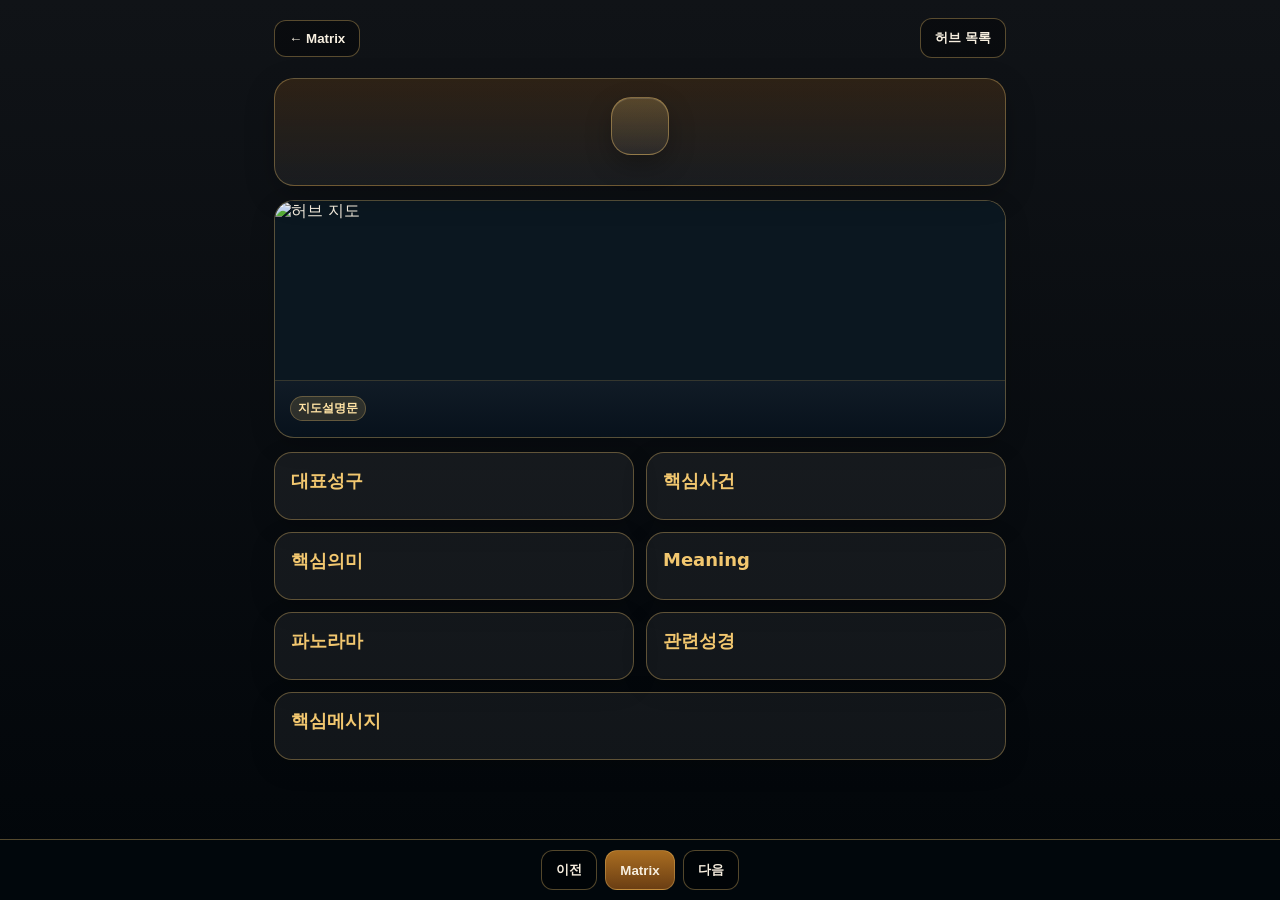
==== commit be070a62: "Add files via upload" ====
--- a/hubs/index.html
+++ b/hubs/index.html
@@ -1,50 +1,72 @@
 <!doctype html>
 <html lang="ko">
 <head>
-<meta charset="utf-8" />
-<meta name="viewport" content="width=device-width, initial-scale=1, viewport-fit=cover" />
-<title>초대교회 허브</title>
-<meta name="theme-color" content="#08121f" />
-<style>
-*{box-sizing:border-box}html,body{margin:0;padding:0}body{min-height:100vh;background:#07111f;color:#f7f2df;font-family:system-ui,-apple-system,BlinkMacSystemFont,"Segoe UI",sans-serif}.page{max-width:860px;margin:0 auto;padding:14px 12px 96px}.top{background:linear-gradient(135deg,#10233d,#4a3215 85%);border:1px solid rgba(255,207,117,.35);border-radius:22px;padding:15px;box-shadow:0 10px 26px rgba(0,0,0,.28)}.topbar{display:flex;gap:8px;align-items:center;flex-wrap:wrap;margin-bottom:12px}.backBtn,.listBtn,.pill{border:1px solid rgba(255,207,117,.45);background:rgba(255,255,255,.08);color:#ffe5a7;border-radius:999px;padding:8px 10px;font-size:12px;font-weight:950;text-decoration:none}.listBtn{cursor:pointer}.pill{margin-left:auto;color:#fff1c7}.kicker{font-size:12px;font-weight:950;color:#f7c45e;margin-bottom:6px}.top h1{margin:0;font-size:31px;line-height:1.1;color:#fff7db}.top p{margin:8px 0 0;font-size:17px;line-height:1.5;color:#f5e2bd}.tags{display:flex;gap:6px;flex-wrap:wrap;margin-top:10px}.tags span{border:1px solid rgba(255,207,117,.35);background:rgba(255,255,255,.1);border-radius:999px;padding:5px 8px;font-size:13px;font-weight:900;color:#ffeab9}.tabs{display:flex;gap:7px;overflow-x:auto;padding:12px 0 4px}.tab{flex:0 0 auto;border:1px solid rgba(255,207,117,.45);background:#101c2f;color:#ffe5a7;border-radius:999px;padding:9px 13px;font-size:13px;font-weight:950;text-decoration:none}.tab.active{background:linear-gradient(135deg,#d79b36,#8b5418);color:#fff;border-color:#ffd479}.card{background:linear-gradient(180deg,#101c2f,#0b1627);border:1px solid rgba(255,207,117,.28);border-radius:18px;padding:15px;margin:12px 0;box-shadow:0 5px 18px rgba(0,0,0,.22)}.sectionTitle{font-size:18px;font-weight:950;color:#ffe0a0;border-left:6px solid #d79b36;padding-left:8px;margin:0 0 12px}.summaryGrid{display:grid;grid-template-columns:repeat(2,minmax(0,1fr));gap:9px}.mini{border:1px solid rgba(255,207,117,.24);background:rgba(255,255,255,.05);border-radius:14px;padding:11px}.mini b{display:block;font-size:15px;color:#f7c45e;margin-bottom:4px}.mini span{display:block;font-size:16px;font-weight:900;line-height:1.35;color:#fff4d6}.overview{font-size:16px;line-height:1.9;color:#ead9bc;font-weight:700}.flow{display:grid;grid-template-columns:repeat(4,minmax(0,1fr));gap:8px}.node{min-height:88px;border:1px solid rgba(255,207,117,.24);background:rgba(255,255,255,.05);border-radius:16px;padding:10px 8px;text-align:center;position:relative}.node:not(:last-child)::after{content:"→";position:absolute;right:-10px;top:34px;color:#f7c45e;font-weight:950}.ico{font-size:28px}.node b{display:block;font-size:15px;color:#fff7dc;margin-top:3px}.node small{display:block;font-size:13px;color:#d7c29c;margin-top:4px;line-height:1.35}.mapWrap{border:1px solid rgba(255,207,117,.24);border-radius:18px;overflow:hidden;background:#07111f}.mapWrap img{display:block;width:100%;height:auto;background:#07111f}.caption{padding:12px 14px;font-size:15px;line-height:1.55;color:#e4d0ad;background:rgba(255,255,255,.04)}.verseCard{display:grid;gap:9px}.verse{background:rgba(255,255,255,.05);border:1px solid rgba(255,207,117,.24);border-radius:15px;padding:12px}.verse b{display:block;color:#f7c45e;font-size:15px;margin-bottom:6px}.verse p{margin:0;font-size:16px;line-height:1.65;font-weight:800;color:#fff2cf}.listFlow{display:grid;gap:8px}.step{background:rgba(255,255,255,.05);border:1px solid rgba(255,207,117,.24);border-radius:14px;padding:13px;font-size:16px;font-weight:850;color:#fff1cf;line-height:1.45}.peopleGrid,.infoGrid{display:grid;grid-template-columns:repeat(2,minmax(0,1fr));gap:9px}.person,.info{background:rgba(255,255,255,.05);border:1px solid rgba(255,207,117,.24);border-radius:14px;padding:11px}.person .role{display:inline-block;background:rgba(247,196,94,.16);color:#ffd479;border-radius:999px;padding:4px 8px;font-size:11px;font-weight:950;margin-bottom:6px}.person b,.info b{display:block;font-size:16px;color:#fff7dc}.person p,.info p{font-size:15px;color:#d7c29c;line-height:1.45;margin:5px 0 0}.messageBox{background:linear-gradient(135deg,#2b1a10,#a26121);color:#fff;border-radius:18px;padding:17px;border:1px solid #ffd479;box-shadow:0 8px 22px rgba(0,0,0,.25)}.messageBox b{display:block;color:#ffe7ad;margin-bottom:8px}.messageBox p{margin:0;font-size:18px;line-height:1.65;font-weight:950}.drawer{position:fixed;inset:0;background:rgba(0,0,0,.55);display:none;align-items:center;justify-content:center;z-index:1000;padding:18px}.drawer.show{display:flex}.drawerCard{width:min(430px,100%);background:#0f1b2e;border:1px solid rgba(255,207,117,.45);border-radius:18px;padding:15px;box-shadow:0 10px 30px rgba(0,0,0,.4)}.drawerHead{display:flex;align-items:center;justify-content:space-between;margin-bottom:10px}.drawerHead b{font-size:18px;color:#ffe0a0}.drawerClose{border:0;background:#a26121;color:white;border-radius:10px;padding:8px 10px;font-weight:950}.hubList{display:grid;gap:8px}.hubItem{display:block;text-decoration:none;border:1px solid rgba(255,207,117,.24);background:rgba(255,255,255,.05);border-radius:14px;padding:12px;color:#fff7dc}.hubItem b{display:block;font-size:14px}.hubItem span{display:block;margin-top:4px;font-size:12px;color:#d7c29c;line-height:1.35}.hubItem.active{background:linear-gradient(135deg,#d79b36,#8b5418);color:#fff;border-color:#ffd479}.bottom{position:fixed;left:0;right:0;bottom:0;background:#08121f;border-top:1px solid rgba(255,207,117,.35);display:grid;grid-template-columns:1fr 1fr 1fr;gap:8px;padding:9px 10px;z-index:60}.bottom a,.bottom button{text-align:center;text-decoration:none;border:1px solid rgba(255,207,117,.38);background:#111d30;border-radius:13px;padding:12px 4px;font-size:13px;font-weight:950;color:#ffe5a7}.bottom .main{background:linear-gradient(135deg,#d79b36,#8b5418);color:#fff;border-color:#ffd479}@media(max-width:560px){.summaryGrid,.peopleGrid,.infoGrid{grid-template-columns:1fr}.flow{grid-template-columns:repeat(2,minmax(0,1fr))}.node:nth-child(2)::after,.node:nth-child(4)::after{display:none}.top h1{font-size:24px}.pill{margin-left:0}}
+<meta charset="utf-8"/>
+<meta name="viewport" content="width=device-width,initial-scale=1,maximum-scale=1,user-scalable=no,viewport-fit=cover"/>
+<title>정복시대 허브</title>
+<link rel="stylesheet" href="style.css"/>
 
-.info p{white-space:pre-line;line-height:1.75}.info b{line-height:1.35}
+
+<style id="cen-m04-standard-hash-css">
+#connections,
+#integration{
+  scroll-margin-top:14px !important;
+}
 </style>
 
-<style id="cen-m04-anchor-force-css">
-#connections,
-#integration{
-  scroll-margin-top:0px !important;
-}
-</style>
 </head>
 <body>
-<div class="page">
-  <section class="top">
-    <div class="topbar"><a class="backBtn" href="../index.html">← Matrix</a><button class="listBtn" id="hubListBtn" type="button">허브 목록</button><span class="pill">초대교회 · 복음의 확장</span></div>
-    <div class="kicker" id="kicker"></div><h1 id="title"></h1><p id="subtitle"></p><div class="tags" id="tags"></div>
+<div class="wrap">
+  <header class="top">
+    <button onclick="location.href='../index.html'">← Matrix</button>
+    <button onclick="openList()">허브 목록</button>
+  </header>
+
+  <section class="head">
+    <div class="hubSymbol" id="hubIcon"></div>
+    <h1 id="title"></h1>
+    <div class="sub" id="subtitle"></div>
+    <div class="theme" id="theme"></div>
   </section>
-  <nav class="tabs" id="tabs"></nav><main id="content"></main>
+
+  <section class="mapCard mapFirst">
+    <img id="map" alt="허브 지도"/>
+    <div class="mapText" id="mapText"></div>
+  </section>
+
+  <section class="grid">
+    <article class="card"><h2>대표성구</h2><div class="verse" id="verse"></div></article>
+    <article class="card"><h2>핵심사건</h2><ul id="events"></ul></article>
+    <article class="card"><h2>핵심의미</h2><ul id="meaning"></ul></article>
+    <article class="card cen-anchor-target" id="connections" data-anchor="meaning"><h2>Meaning</h2><div id="connectionsContent" class="exploreGrid"></div></article>
+    <article class="card cen-anchor-target" id="integration" data-anchor="panorama"><h2>파노라마</h2><div id="integratedContent" class="exploreGrid"></div></article>
+    <article class="card"><h2>관련성경</h2><ul id="refs"></ul></article>
+    <article class="card message"><h2>핵심메시지</h2><p id="message"></p></article>
+  </section>
+
+  <section class="nextEraCard" id="nextEraCard" style="display:none">
+    <div class="nextEraText">
+      <strong id="nextEraTitle">다음 시대</strong>
+      <span id="nextEraDesc"></span>
+    </div>
+    <button id="nextEraBtn">사사시대 매트릭스</button>
+  </section>
 </div>
-<nav class="bottom"><a id="prevBottom" href="#">이전허브</a><a class="main" href="../index.html">Matrix</a><a id="nextBottom" href="#">다음허브</a></nav>
-<div class="drawer" id="drawer"><div class="drawerCard"><div class="drawerHead"><b>초대교회 허브 목록</b><button class="drawerClose" id="drawerClose">닫기</button></div><div class="hubList" id="hubList"></div></div></div>
-<script>
-const $=id=>document.getElementById(id);let HUBS=[];let slug=new URLSearchParams(location.search).get('hub');
-function esc(s){return String(s??'')}function hrefFor(h,dir){if(!h)return '../index.html';if(dir==='prev')return h.prev?`?hub=${h.prev}`:'../index.html';if(dir==='next')return h.next?`?hub=${h.next}`:'https://centiger.github.io/CEN-Bible2.0/?stagehub=1';}
-function labelFor(h,dir){if(dir==='prev')return h.prev?'이전허브':'Matrix';if(dir==='next')return h.next?'다음허브':'시대탐험'}
-function nodes(items){return (items||[]).map(i=>`<div class="node"><div class="ico">${esc(i.icon)}</div><b>${esc(i.title)}</b><small>${esc(i.text)}</small></div>`).join('')}
-function renderCards(title,items){if(!items||!items.length)return '';const sid=title==='연결탐험'?'connections':(title==='통합탐험'?'integration':'');return `<section class="card" ${sid?`id="${sid}"`:''}><h2 class="sectionTitle">${title}</h2><div class="infoGrid">${items.map(x=>`<div class="info"><b>${esc(x.title)}</b><p>${esc(x.text)}</p></div>`).join('')}</div></section>`}
-function renderList(title,items){if(!items||!items.length)return '';return `<section class="card"><h2 class="sectionTitle">${title}</h2><div class="listFlow">${items.map(x=>`<div class="step">${esc(x)}</div>`).join('')}</div></section>`}
-function renderVerse(items){if(!items||!items.length)return '';return `<section class="card"><h2 class="sectionTitle">대표성구</h2><div class="verseCard">${items.map(v=>`<div class="verse"><b>${esc(v.ref)}</b><p>${esc(v.text)}</p></div>`).join('')}</div></section>`}
-function renderPeople(items){if(!items||!items.length)return '';return `<section class="card"><h2 class="sectionTitle">핵심인물</h2><div class="peopleGrid">${items.map(p=>`<div class="person"><span class="role">${esc(p.role)}</span><b>${esc(p.name)}</b><p>${esc(p.text)}</p></div>`).join('')}</div></section>`}
-function renderBible(items){if(!items||!items.length)return '';return `<section class="card"><h2 class="sectionTitle">관련성경</h2><div class="listFlow">${items.map(x=>`<div class="step">${esc(x)}</div>`).join('')}</div></section>`}
-function renderMessage(msg){if(!msg)return '';return `<section class="messageBox"><b>핵심메시지</b><p>${esc(msg)}</p></section>`}
-function renderTabs(){ $('tabs').innerHTML=HUBS.map(h=>`<a class="tab ${h.id===slug?'active':''}" href="?hub=${h.id}">${esc(h.title.replace(' 허브',''))}</a>`).join('') }
-function renderHubList(){ $('hubList').innerHTML=HUBS.map((h,i)=>`<a class="hubItem ${h.id===slug?'active':''}" href="?hub=${h.id}"><b>${i+1}. ${esc(h.title)}</b><span>${esc(h.theme)}</span></a>`).join('') }
-function renderHeader(h){$('kicker').textContent=`${h.icon} ${h.period}`;$('title').textContent=h.title;$('subtitle').textContent=h.theme;$('tags').innerHTML=(h.summary||[]).map(t=>`<span>${esc(t[0])}: ${esc(t[1])}</span>`).join('')}
-function renderHub(h){return `<section class="card"><h2 class="sectionTitle">핵심요약</h2><div class="summaryGrid">${(h.summary||[]).map(x=>`<div class="mini"><b>${esc(x[0])}</b><span>${esc(x[1])}</span></div>`).join('')}</div></section><section class="card"><h2 class="sectionTitle">개요</h2><div class="overview">${esc(h.overview)}</div></section><section class="card"><h2 class="sectionTitle">핵심흐름</h2><div class="flow">${nodes(h.flow||[])}</div></section><section class="card"><h2 class="sectionTitle">허브지도</h2><div class="mapWrap"><img src="${esc(h.map)}" alt="${esc(h.title)} 지도"><div class="caption">${esc(h.mapCaption)}</div></div></section>${renderVerse(h.verse)}${renderList('핵심사건',h.events)}${renderPeople(h.people)}${renderCards('연결탐험',h.connections)}${renderCards('통합탐험',h.integration)}${renderBible(h.bible)}${renderMessage(h.message)}`}
-function render(){const h=HUBS.find(x=>x.id===slug)||HUBS[0];slug=h.id;renderTabs();renderHeader(h);renderHubList();$('content').innerHTML=renderHub(h);$('prevBottom').href=hrefFor(h,'prev');$('prevBottom').textContent=labelFor(h,'prev');$('nextBottom').href=hrefFor(h,'next');$('nextBottom').textContent=labelFor(h,'next');setTimeout(()=>{if(location.hash){const el=document.querySelector(location.hash);if(el)el.scrollIntoView({behavior:'smooth',block:'start'});}},80)}
-async function init(){const res=await fetch('data/hubs.json?v=earlychurch-v31');const data=await res.json();HUBS=data.hubs||[];slug=slug||data.defaultHub||(HUBS[0]&&HUBS[0].id);render()}
-$('hubListBtn').onclick=()=>$('drawer').classList.add('show');$('drawerClose').onclick=()=>$('drawer').classList.remove('show');$('drawer').onclick=e=>{if(e.target.id==='drawer')$('drawer').classList.remove('show')};if('serviceWorker'in navigator){navigator.serviceWorker.register('../sw.js').catch(()=>{})}init();
-</script>
-</body></html>
+
+<nav class="bottom">
+  <button id="prevBtn">이전</button>
+  <button id="matrixBtn" onclick="location.href='../index.html'">Matrix</button>
+  <button id="nextBtn">다음</button>
+</nav>
+
+<div class="listModal" id="listModal" aria-modal="true" role="dialog">
+  <div class="listPanel">
+    <button class="listClose" onclick="closeList()">×</button>
+    <h2>정복시대 허브 목록</h2>
+    <div class="hubList" id="hubList"></div>
+  </div>
+</div>
+
+<script src="js/app.js"></script>
+</body>
+</html>
--- a/hubs/style.css
+++ b/hubs/style.css
@@ -0,0 +1,6 @@
+:root{--gold:#f2c76f;--gold2:#ffe4a0;--line:rgba(242,199,111,.34);--bg:#071017}*{box-sizing:border-box;-webkit-tap-highlight-color:transparent}html,body{margin:0;min-height:100%;background:linear-gradient(#101317,#02060a);color:#f7efe0;font-family:system-ui,-apple-system,"Noto Sans KR","Apple SD Gothic Neo",sans-serif}body{padding-bottom:env(safe-area-inset-bottom)}.wrap{max-width:760px;margin:0 auto;padding:18px 14px 96px}.top{display:flex;justify-content:space-between;gap:10px;align-items:center}.top button,.bottom button{border:1px solid var(--line);background:rgba(0,0,0,.35);color:#f7efe0;padding:10px 14px;border-radius:12px;font-weight:900}.head{position:relative;text-align:center;margin:20px 0 14px;padding:18px;border:1px solid var(--line);border-radius:20px;background:linear-gradient(180deg,rgba(126,75,22,.28),rgba(255,255,255,.05));box-shadow:0 10px 30px rgba(0,0,0,.22)}.hubSymbol{width:58px;height:58px;margin:0 auto 10px;border-radius:20px;display:flex;align-items:center;justify-content:center;font-size:34px;background:linear-gradient(180deg,rgba(242,199,111,.23),rgba(255,255,255,.055));border:1px solid rgba(242,199,111,.42);box-shadow:0 10px 26px rgba(0,0,0,.26), inset 0 1px 0 rgba(255,255,255,.12)}h1{color:var(--gold);font-size:30px;margin:0 0 4px;letter-spacing:-.05em}.sub{color:#fff;font-size:20px;font-weight:850;margin-bottom:12px;letter-spacing:-.04em}.theme{color:#f8e5b8;line-height:1.6;font-size:15px;font-weight:400}.mapCard{border:1px solid var(--line);border-radius:20px;overflow:hidden;background:#08131e;margin:14px 0;box-shadow:0 8px 24px rgba(0,0,0,.18)}.mapCard img{width:100%;display:block;min-height:180px;object-fit:cover;background:#0b1720;border-bottom:1px solid rgba(242,199,111,.18)}.mapText{padding:14px 15px 16px;color:#f2dfb4;font-weight:400;line-height:1.62;font-size:15px;background:linear-gradient(180deg,rgba(255,255,255,.035),rgba(0,0,0,.08))}.mapText::before{content:'지도설명문';display:inline-block;margin-right:8px;padding:2px 7px;border-radius:999px;background:rgba(242,199,111,.15);border:1px solid rgba(242,199,111,.28);font-size:12px;color:#ffe3a4;font-weight:650}.grid{display:grid;grid-template-columns:1fr 1fr;gap:12px}.card{border:1px solid var(--line);background:rgba(255,255,255,.06);border-radius:18px;padding:16px;box-shadow:0 8px 24px rgba(0,0,0,.18)}.card h2{font-size:18px;color:var(--gold);margin:0 0 10px}.verse{font-size:18px;line-height:1.58;border-left:4px solid var(--gold);padding-left:14px;color:#fff5d8}ul{margin:0;padding-left:18px;line-height:1.75}.message{grid-column:1/-1}.message p{margin:0;line-height:1.7;color:#fff3d2}.nextEraCard{margin:14px 0 4px;border:1px solid rgba(242,199,111,.45);border-radius:20px;padding:16px;background:linear-gradient(180deg,rgba(169,109,33,.28),rgba(255,255,255,.06));box-shadow:0 10px 28px rgba(0,0,0,.22);display:flex;gap:12px;align-items:center;justify-content:space-between}.nextEraText{line-height:1.45;color:#f8e5b8}.nextEraText strong{display:block;color:var(--gold);font-size:18px;margin-bottom:4px}.nextEraText span{font-size:14px}.nextEraCard button{border:1px solid rgba(242,199,111,.5);background:linear-gradient(180deg,#b97925,#704216);color:#fff7df;border-radius:14px;padding:12px 14px;font-weight:950;white-space:nowrap}.bottom button.next-era{background:linear-gradient(180deg,#b97925,#704216);color:#fff7df}
+.bottom{position:fixed;left:0;right:0;bottom:0;background:rgba(2,8,13,.94);backdrop-filter:blur(10px);border-top:1px solid var(--line);padding:10px calc(10px + env(safe-area-inset-right)) calc(10px + env(safe-area-inset-bottom)) calc(10px + env(safe-area-inset-left));display:flex;gap:8px;justify-content:center;z-index:20}.bottom button:nth-child(2){background:linear-gradient(180deg,#a96d21,#6b3e13)}.listModal{position:fixed;inset:0;background:rgba(0,0,0,.58);display:none;align-items:flex-end;justify-content:center;z-index:50;padding:0 10px calc(86px + env(safe-area-inset-bottom));}.listModal.show{display:flex}.listPanel{width:100%;max-width:760px;background:linear-gradient(180deg,rgba(21,25,30,.98),rgba(5,9,13,.98));border:1px solid var(--line);border-radius:22px;padding:18px;box-shadow:0 -22px 50px rgba(0,0,0,.5);position:relative}.listPanel h2{margin:0 44px 14px 0;color:var(--gold);font-size:22px}.listClose{position:absolute;right:14px;top:12px;width:34px;height:34px;border-radius:50%;border:1px solid var(--line);background:rgba(255,255,255,.08);color:#fff;font-size:22px}.hubList{display:grid;gap:8px}.hubItem{width:100%;text-align:left;border:1px solid rgba(242,199,111,.28);background:rgba(255,255,255,.06);color:#f7efe0;border-radius:14px;padding:12px 14px;font-weight:900;display:flex;align-items:center;gap:11px}.hubItemIcon{width:38px;height:38px;flex:0 0 38px;border-radius:13px;display:flex;align-items:center;justify-content:center;font-size:22px;background:rgba(242,199,111,.12);border:1px solid rgba(242,199,111,.27)}.hubItemText{display:block;line-height:1.22}.hubItemText small{display:block;color:#f4d28b;font-weight:700;margin-top:3px}@media(max-width:720px){.nextEraCard{flex-direction:column;align-items:stretch;text-align:center}.nextEraCard button{width:100%;font-size:16px}.grid{grid-template-columns:1fr}h1{font-size:26px}.sub{font-size:18px}.wrap{padding-left:12px;padding-right:12px}}@media(max-width:430px){.hubSymbol{width:52px;height:52px;font-size:31px;border-radius:18px}.hubItemIcon{width:34px;height:34px;flex-basis:34px;font-size:20px}.verse{font-size:17px}}
+
+.exploreCard{border:1px solid rgba(247,216,137,.24);border-radius:16px;padding:12px;margin:8px 0;background:rgba(255,255,255,.05)}
+.exploreCard b{display:block;color:#ffe8a8;margin-bottom:8px;font-size:16px}
+.exploreCard p{margin:0;line-height:1.7}
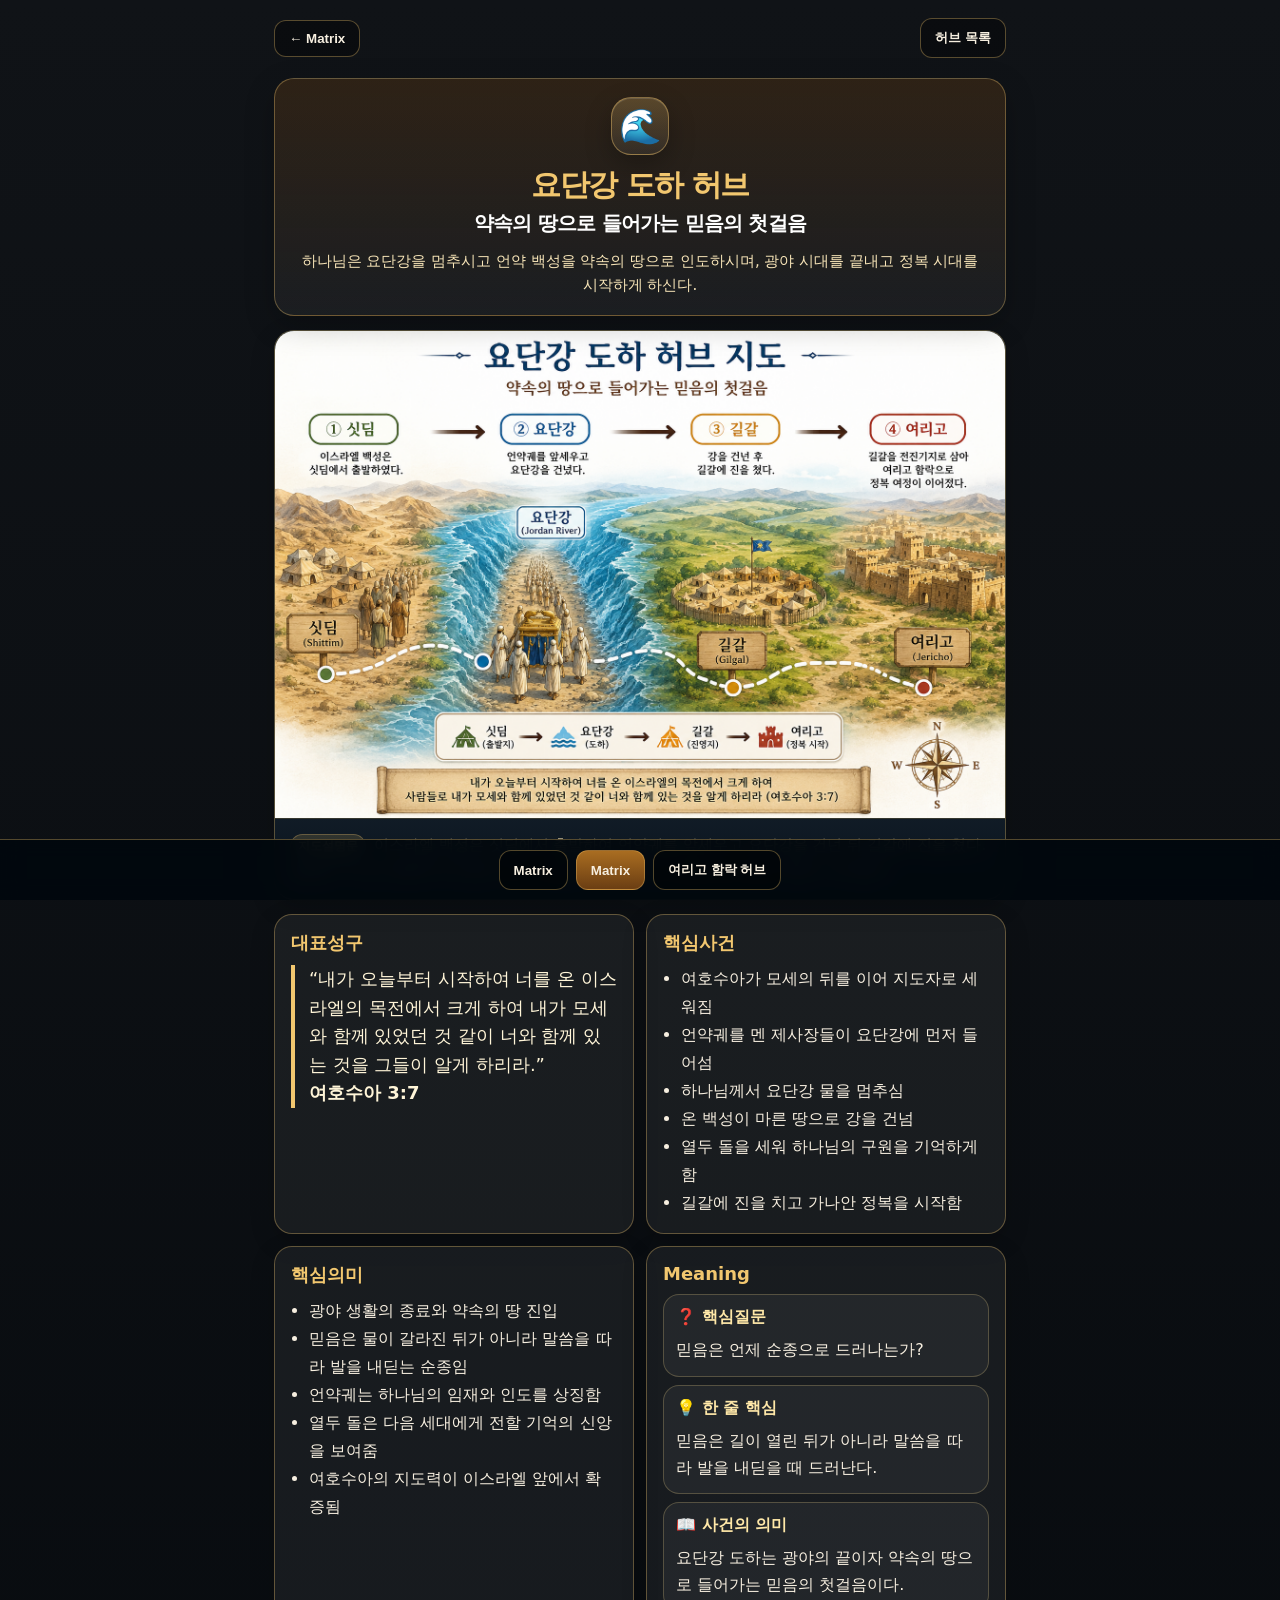
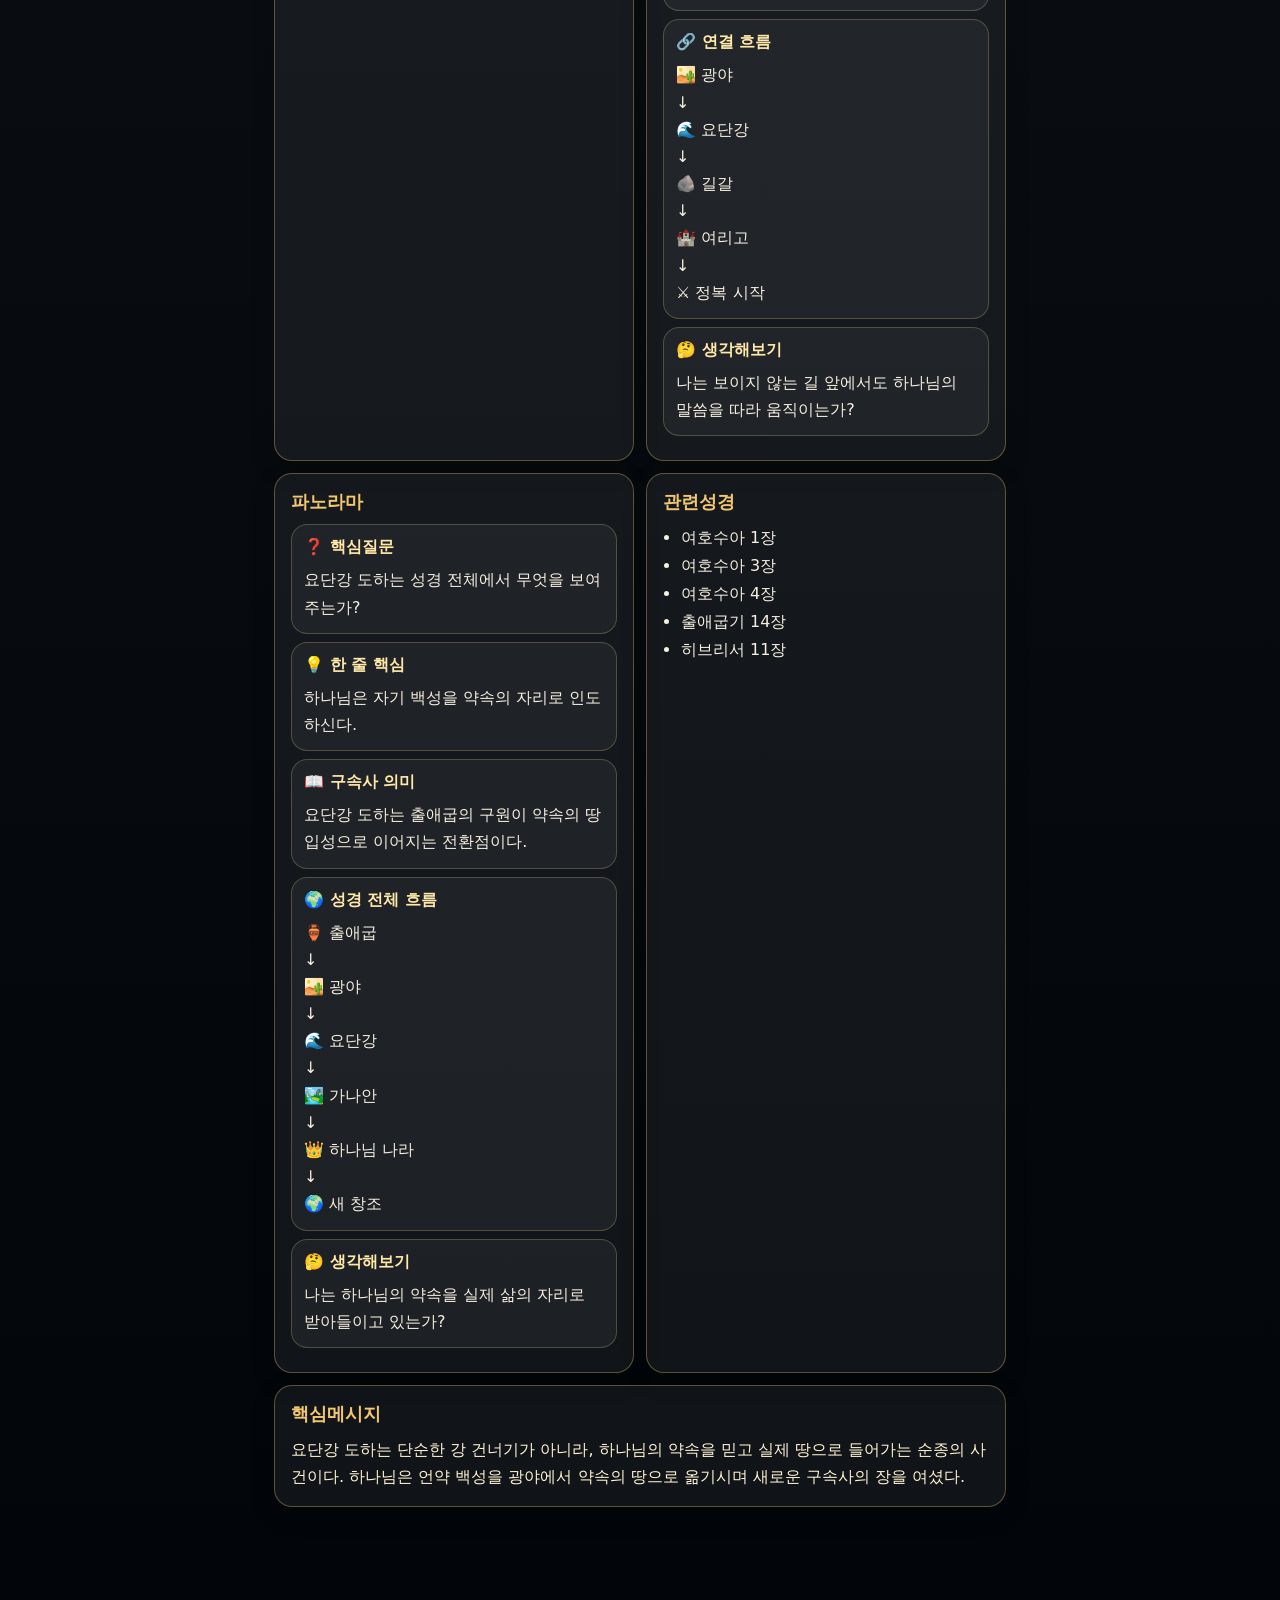
==== commit 899990b3: "Add files via upload" ====
--- a/hubs/index.html
+++ b/hubs/index.html
@@ -12,6 +12,14 @@
 #integration{
   scroll-margin-top:14px !important;
 }
+</style>
+
+
+<style id="cen-bible-link-css">
+.bibleLink{color:inherit;text-decoration:underline;text-decoration-color:rgba(247,216,137,.72);text-underline-offset:3px;cursor:pointer;touch-action:manipulation}
+.bibleLink:active{opacity:.72}
+.refLink{display:inline-block;padding:2px 0}
+.verseRef{font-weight:900;color:#fff0bd}
 </style>
 
 </head>
@@ -67,6 +75,6 @@
   </div>
 </div>
 
-<script src="js/app.js"></script>
+<script src="js/app.js?v=m04-bible-link-v1"></script>
 </body>
 </html>
